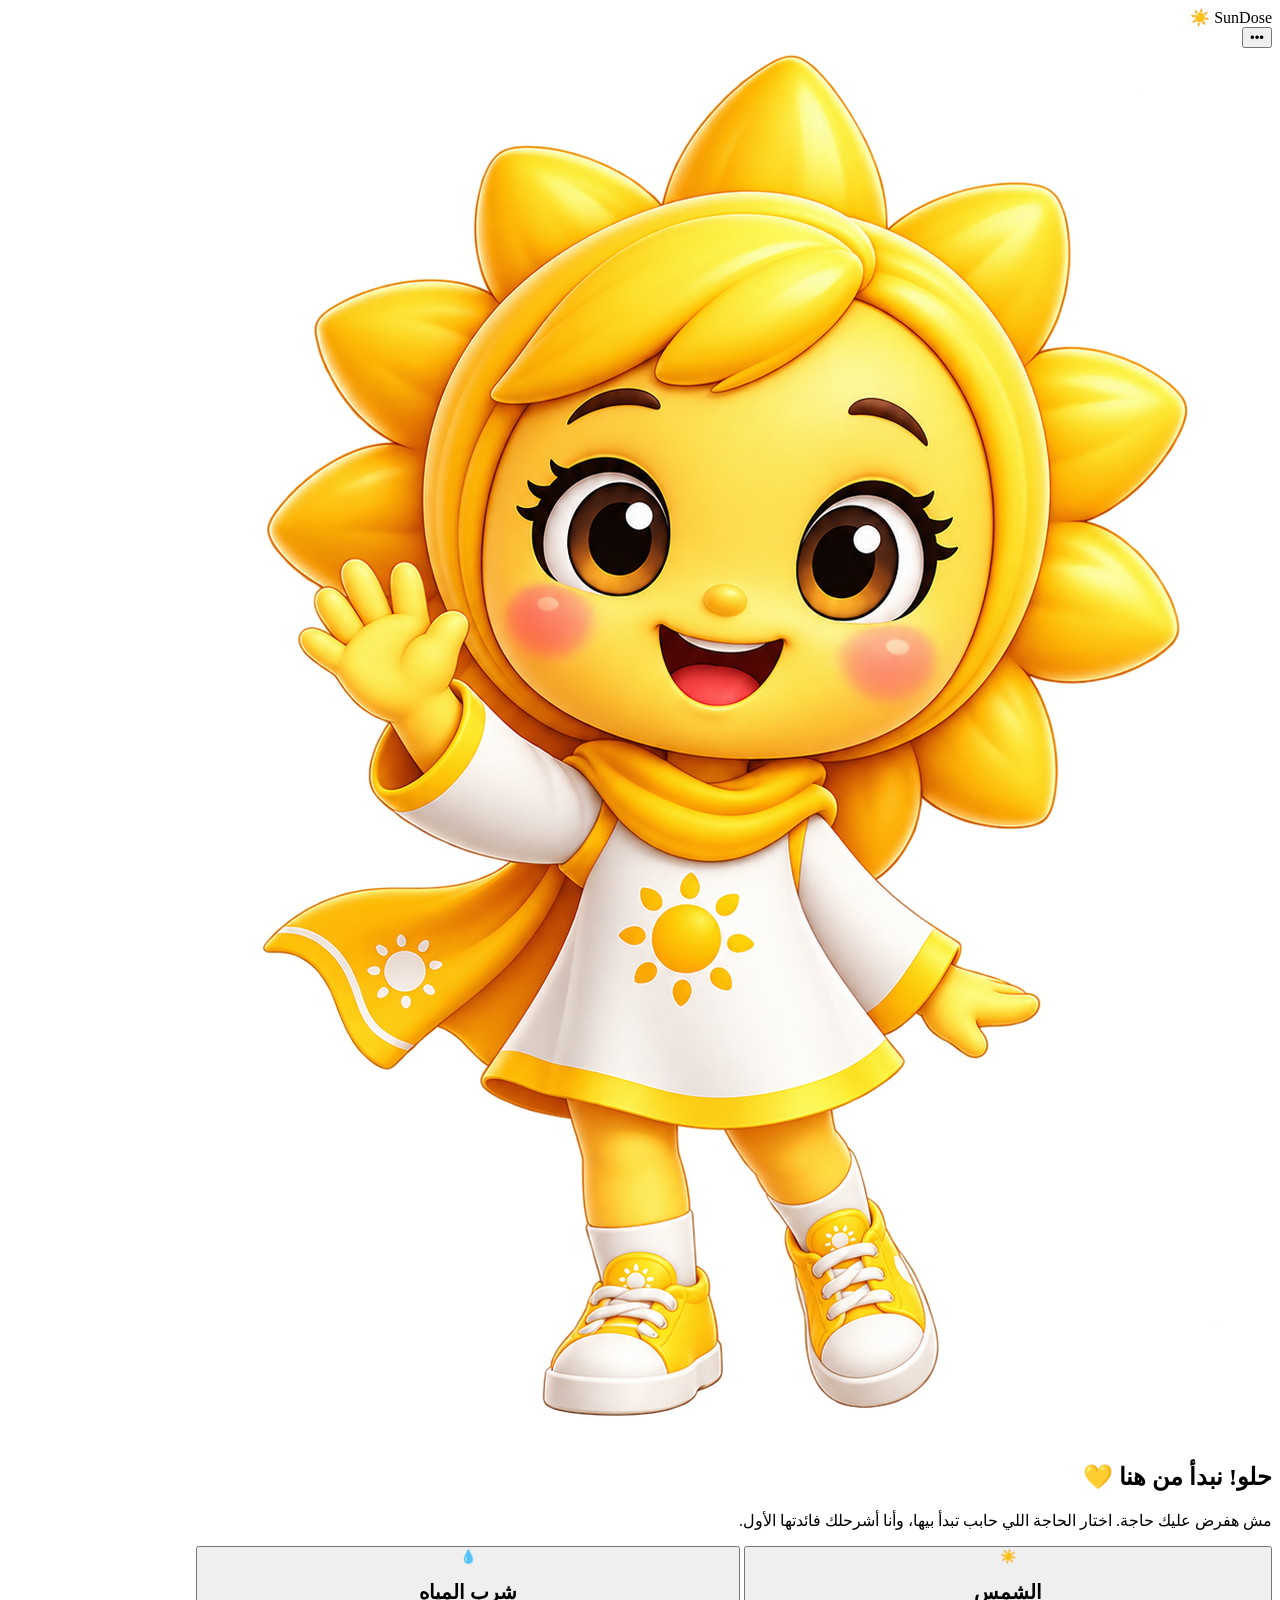
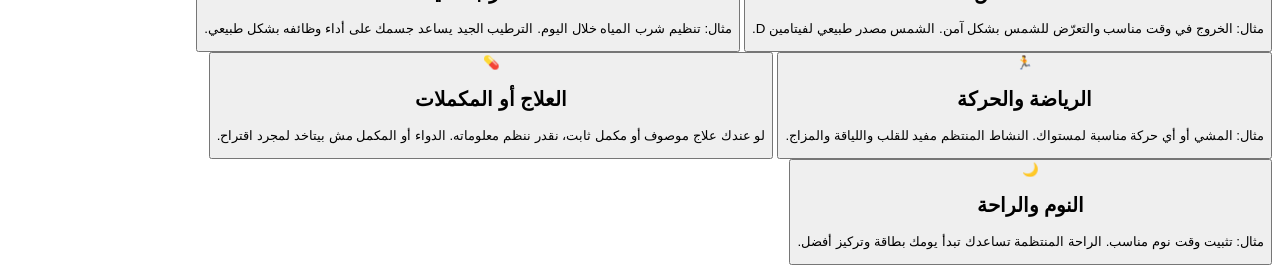
==== dose.html @ 16da5ac7 "Create dose.html" ====
<!DOCTYPE html>
<html lang="ar" dir="rtl">
<head>
    <meta charset="UTF-8">
    <meta name="viewport" content="width=device-width, initial-scale=1.0">

    <title>SunDose ☀️ — جرعتك اليومية</title>

    <link rel="stylesheet" href="dose.css">
</head>

<body>

    <main class="page">

        <header class="topbar">
            <div class="brand">SunDose ☀️</div>

            <button class="menu-btn" type="button">
                •••
            </button>
        </header>


        <section class="hero">

            <div class="sana-wrap">
                <img
                    src="assets/sana.png"
                    alt="سنا"
                    class="sana"
                >
            </div>

            <div class="speech">

                <h1 id="greeting">
                    حلو! نبدأ من هنا 💛
                </h1>

                <p>
                    مش هفرض عليك حاجة.
                    اختار الحاجة اللي حابب تبدأ بيها،
                    وأنا أشرحلك فائدتها الأول.
                </p>

            </div>

        </section>


        <section class="choices">

            <button
                class="choice-card"
                data-type="sun"
                type="button"
            >

                <div class="choice-head">
                    <span>☀️</span>
                    <h2>الشمس</h2>
                </div>

                <p>
                    مثال: الخروج في وقت مناسب والتعرّض للشمس
                    بشكل آمن. الشمس مصدر طبيعي لفيتامين D.
                </p>

            </button>


            <button
                class="choice-card"
                data-type="water"
                type="button"
            >

                <div class="choice-head">
                    <span>💧</span>
                    <h2>شرب المياه</h2>
                </div>

                <p>
                    مثال: تنظيم شرب المياه خلال اليوم.
                    الترطيب الجيد يساعد جسمك على أداء
                    وظائفه بشكل طبيعي.
                </p>

            </button>


            <button
                class="choice-card"
                data-type="activity"
                type="button"
            >

                <div class="choice-head">
                    <span>🏃</span>
                    <h2>الرياضة والحركة</h2>
                </div>

                <p>
                    مثال: المشي أو أي حركة مناسبة لمستواك.
                    النشاط المنتظم مفيد للقلب واللياقة والمزاج.
                </p>

            </button>


            <button
                class="choice-card"
                data-type="treatment"
                type="button"
            >

                <div class="choice-head">
                    <span>💊</span>
                    <h2>العلاج أو المكملات</h2>
                </div>

                <p>
                    لو عندك علاج موصوف أو مكمل ثابت،
                    نقدر ننظم معلوماته.
                    الدواء أو المكمل مش بيتاخد لمجرد اقتراح.
                </p>

            </button>


            <button
                class="choice-card"
                data-type="sleep"
                type="button"
            >

                <div class="choice-head">
                    <span>🌙</span>
                    <h2>النوم والراحة</h2>
                </div>

                <p>
                    مثال: تثبيت وقت نوم مناسب.
                    الراحة المنتظمة تساعدك تبدأ يومك
                    بطاقة وتركيز أفضل.
                </p>

            </button>

        </section>


        <section
            class="sana-panel"
            id="sanaPanel"
            hidden
        >

            <div
                class="panel-icon"
                id="panelIcon"
            >
                ☀️
            </div>


            <div class="panel-content">

                <div
                    class="panel-title"
                    id="panelTitle"
                ></div>

                <p id="panelText"></p>

                <div
                    class="tip"
                    id="panelTip"
                ></div>

            </div>


            <button
                class="start-dose"
                id="startDose"
                type="button"
            >
                نبدأ الجرعة 💛
            </button>

        </section>

    </main>


    <script src="dose.js"></script>

</body>
</html>
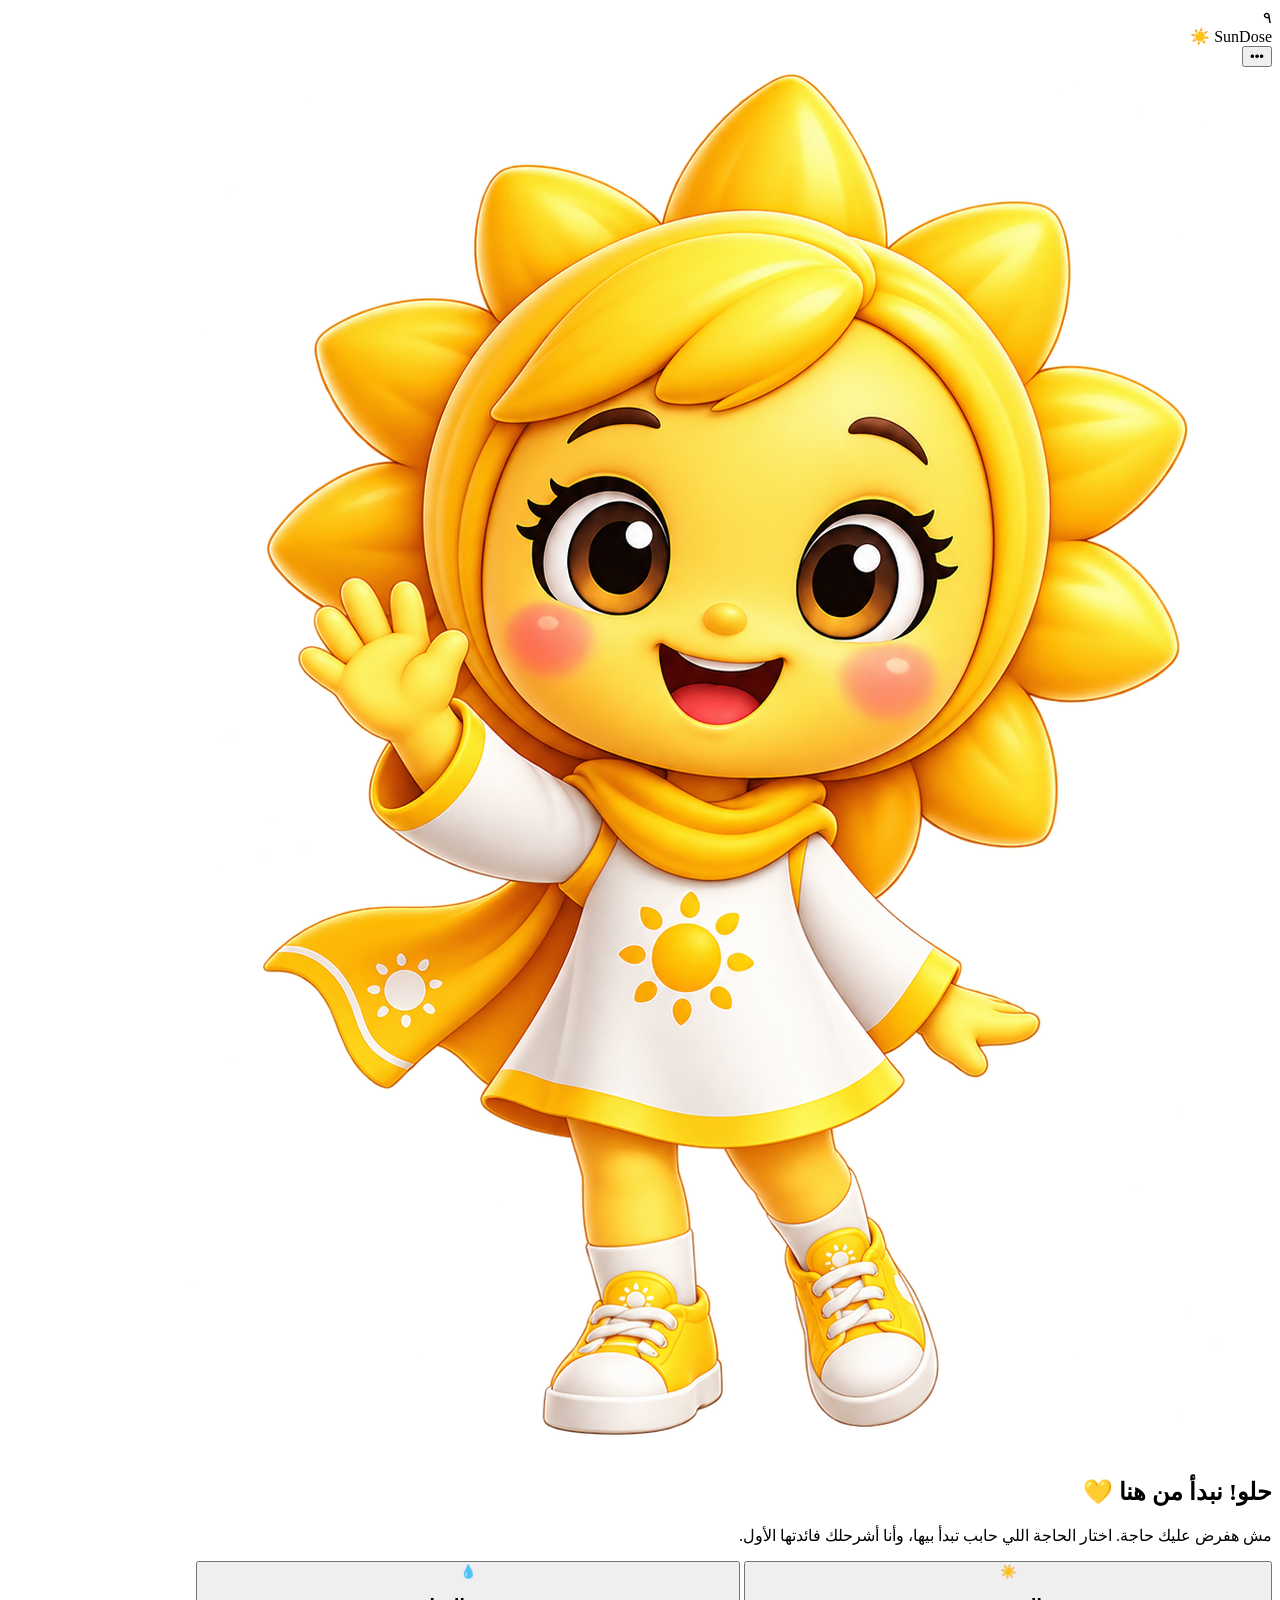
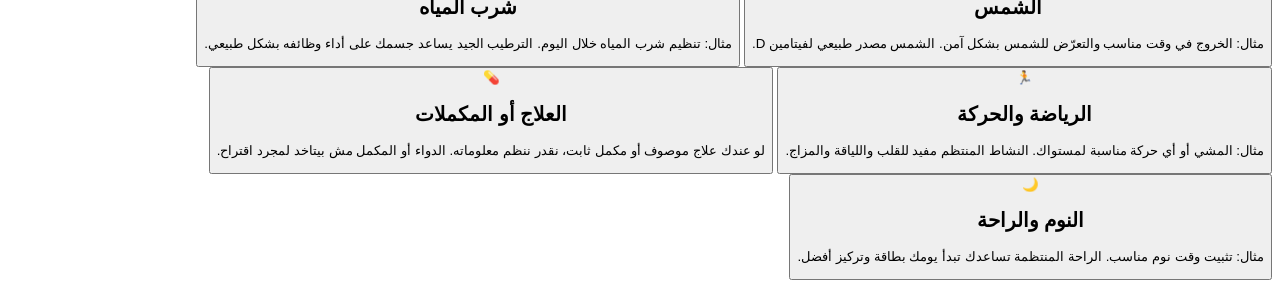
==== commit e681be28: "Update dose.html" ====
--- a/dose.html
+++ b/dose.html
@@ -1,4 +1,4 @@
-<!DOCTYPE html>
+٩<!DOCTYPE html>
 <html lang="ar" dir="rtl">
 <head>
     <meta charset="UTF-8">
@@ -195,7 +195,7 @@
     </main>
 
 
-    <script src="dose.js"></script>
+<script src="dose.js?v=2"></script>
 
 </body>
 </html>
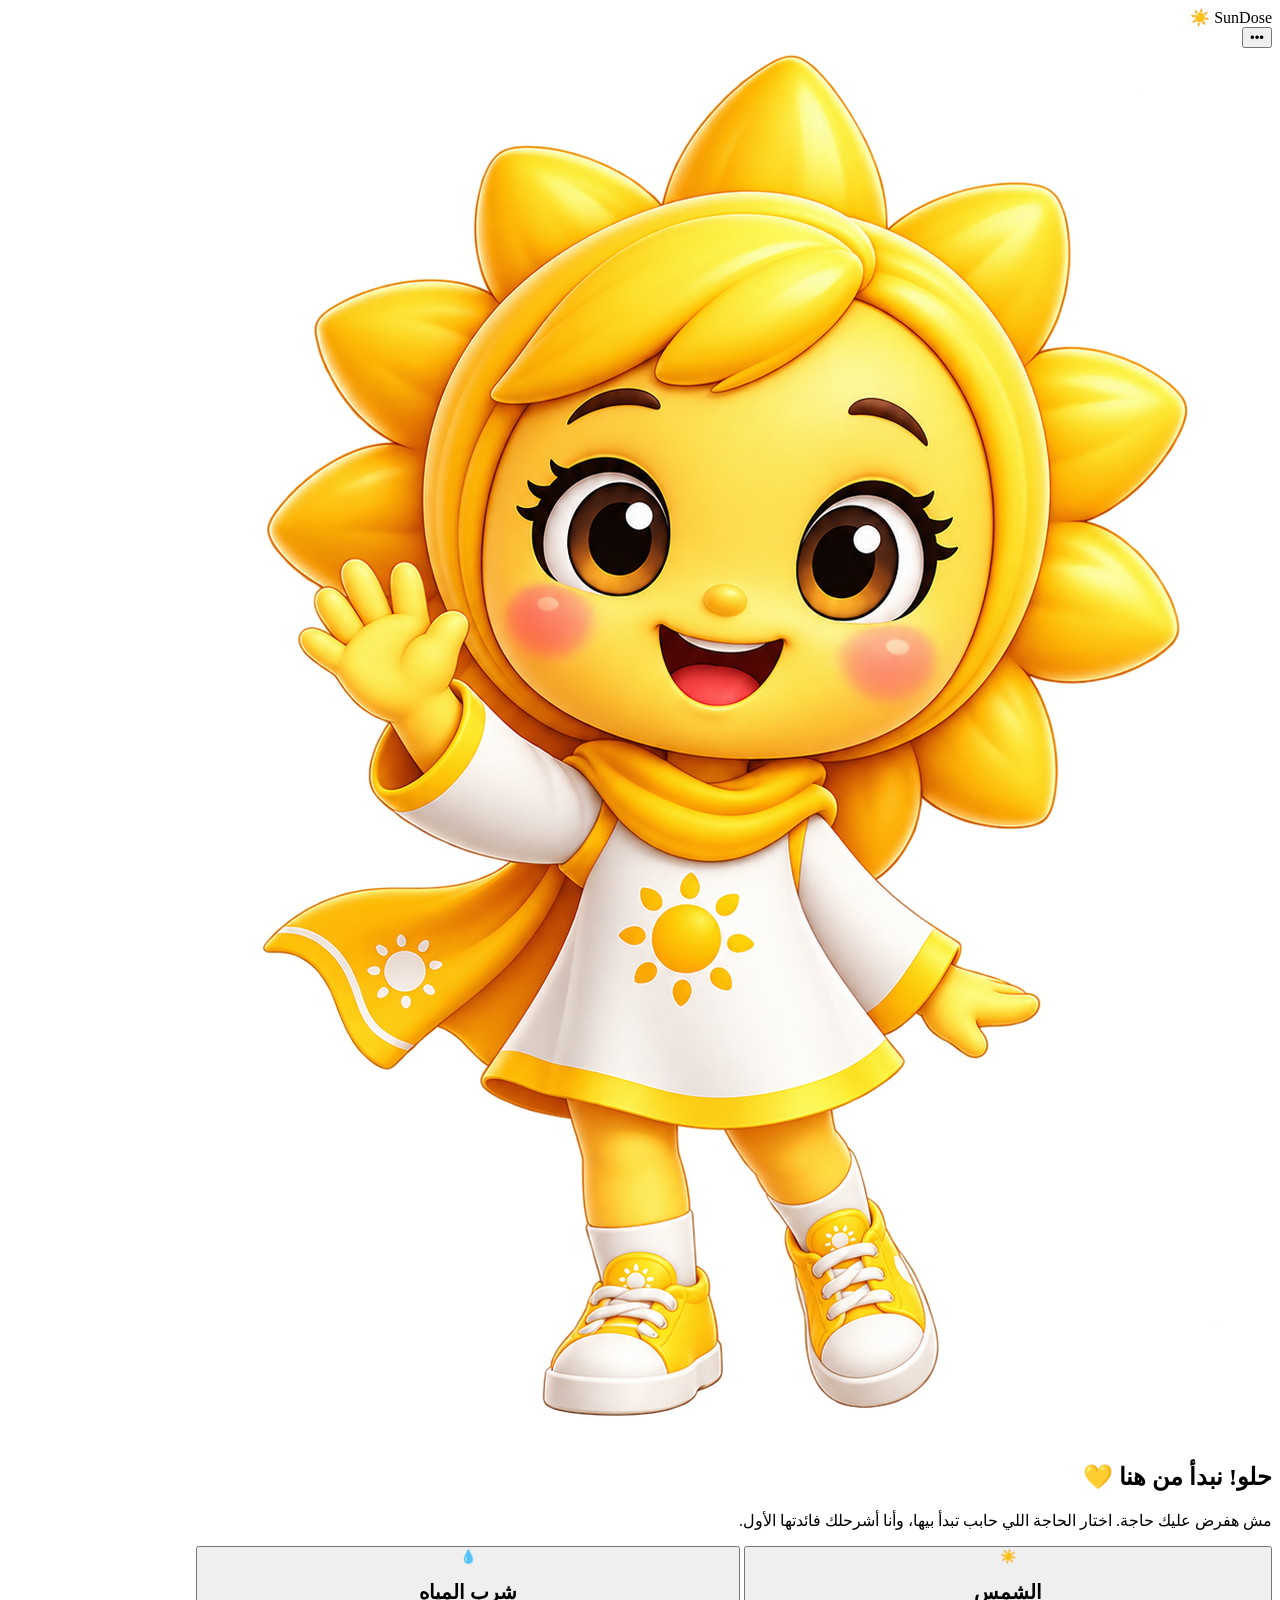
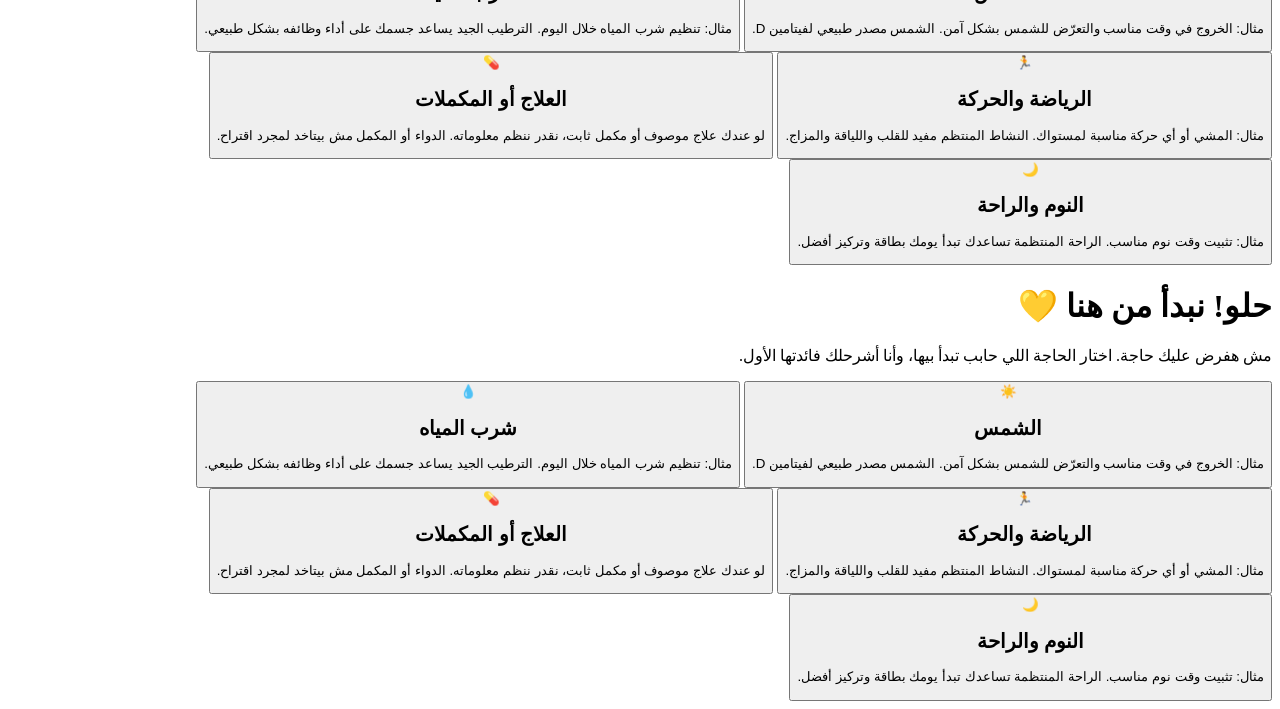
==== commit 4e21b5f7: "Update dose.html" ====
--- a/dose.html
+++ b/dose.html
@@ -1,4 +1,4 @@
-٩<!DOCTYPE html>
+<!DOCTYPE html>
 <html lang="ar" dir="rtl">
 <head>
     <meta charset="UTF-8">
@@ -11,30 +11,294 @@
 
 <body>
 
-    <main class="page">
-
-        <header class="topbar">
-            <div class="brand">SunDose ☀️</div>
-
-            <button class="menu-btn" type="button">
-                •••
-            </button>
-        </header>
-
-
-        <section class="hero">
-
-            <div class="sana-wrap">
-                <img
-                    src="assets/sana.png"
-                    alt="سنا"
-                    class="sana"
-                >
-            </div>
-
-            <div class="speech">
-
-                <h1 id="greeting">
+<main class="page">
+
+    <header class="topbar">
+        <div class="brand">SunDose ☀️</div>
+
+        <button class="menu-btn" type="button">•••</button>
+    </header>
+
+
+    <section class="hero">
+
+        <div class="sana-wrap">
+            <img
+                src="assets/sana.png"
+                alt="سنا"
+                class="sana"
+            >
+        </div>
+
+        <div class="speech">
+
+            <h1 id="greeting">
+                حلو! نبدأ من هنا 💛
+            </h1>
+
+            <p>
+                مش هفرض عليك حاجة.
+                اختار الحاجة اللي حابب تبدأ بيها،
+                وأنا أشرحلك فائدتها الأول.
+            </p>
+
+        </div>
+
+    </section>
+
+
+    <section class="choices">
+
+        <button class="choice-card" data-type="sun" type="button">
+            <div class="choice-head">
+                <span>☀️</span>
+                <h2>الشمس</h2>
+            </div>
+
+            <p>
+                مثال: الخروج في وقت مناسب والتعرّض للشمس
+                بشكل آمن. الشمس مصدر طبيعي لفيتامين D.
+            </p>
+        </button>
+
+
+        <button class="choice-card" data-type="water" type="button">
+            <div class="choice-head">
+                <span>💧</span>
+                <h2>شرب المياه</h2>
+            </div>
+
+            <p>
+                مثال: تنظيم شرب المياه خلال اليوم.
+                الترطيب الجيد يساعد جسمك على أداء
+                وظائفه بشكل طبيعي.
+            </p>
+        </button>
+
+
+        <button class="choice-card" data-type="activity" type="button">
+            <div class="choice-head">
+                <span>🏃</span>
+                <h2>الرياضة والحركة</h2>
+            </div>
+
+            <p>
+                مثال: المشي أو أي حركة مناسبة لمستواك.
+                النشاط المنتظم مفيد للقلب واللياقة والمزاج.
+            </p>
+        </button>
+
+
+        <button class="choice-card" data-type="treatment" type="button">
+            <div class="choice-head">
+                <span>💊</span>
+                <h2>العلاج أو المكملات</h2>
+            </div>
+
+            <p>
+                لو عندك علاج موصوف أو مكمل ثابت،
+                نقدر ننظم معلوماته.
+                الدواء أو المكمل مش بيتاخد لمجرد اقتراح.
+            </p>
+        </button>
+
+
+        <button class="choice-card" data-type="sleep" type="button">
+            <div class="choice-head">
+                <span>🌙</span>
+                <h2>النوم والراحة</h2>
+            </div>
+
+            <p>
+                مثال: تثبيت وقت نوم مناسب.
+                الراحة المنتظمة تساعدك تبدأ يومك
+                بطاقة وتركيز أفضل.
+            </p>
+        </button>
+
+    </section>
+
+
+    <section class="sana-panel" id="sanaPanel" hidden>
+
+        <div class="panel-icon" id="panelIcon">☀️</div>
+
+        <div class="panel-content">
+
+            <div class="panel-title" id="panelTitle"></div>
+
+            <p id="panelText"></p>
+
+            <div class="tip" id="panelTip"></div>
+
+        </div>
+
+        <button
+            class="start-dose"
+            id="startDose"
+            type="button"
+        >
+            نكمل مع بعض 💛
+        </button>
+
+    </section>
+
+</main>
+
+
+<script>
+
+document.addEventListener("DOMContentLoaded", function () {
+
+    const cards = document.querySelectorAll(".choice-card");
+
+    const panel = document.getElementById("sanaPanel");
+    const icon = document.getElementById("panelIcon");
+    const title = document.getElementById("panelTitle");
+    const text = document.getElementById("panelText");
+    const tip = document.getElementById("panelTip");
+    const button = document.getElementById("startDose");
+
+    let selected = null;
+
+
+    const replies = {
+
+        sun: {
+            icon: "☀️",
+            title: "اختيار جميل 🌞",
+            text: "حلو إنك اخترت الشمس. خلينا نخليها عادة بسيطة وآمنة تناسب يومك.",
+            tip: "💛 مش كل حاجة مفيدة لما نزودها... المهم نعرف القدر المناسب."
+        },
+
+        water: {
+            icon: "💧",
+            title: "اختيار ممتاز 💧",
+            text: "المياه بداية بسيطة ومهمة. هننظمها مع بعض بطريقة تناسب يومك.",
+            tip: "💙 عادة صغيرة تتكرر كل يوم أقوى من حماس يوم واحد."
+        },
+
+        activity: {
+            icon: "🏃",
+            title: "جامد! نتحرك شوية 🏃",
+            text: "مش محتاج تبدأ بحاجة صعبة. هنختار حركة تقدر تستمر عليها.",
+            tip: "💚 خطوة صغيرة كل يوم أحسن من خطوة كبيرة مرة واحدة."
+        },
+
+        treatment: {
+            icon: "💊",
+            title: "اختيار مهم ❤️",
+            text: "لو عندك علاج موصوف أو مكمل، نقدر ننظم معلوماته ومواعيده.",
+            tip: "❤️ صحتك مش مكان للتجربة. العلاج يكون بتوجيه المختص."
+        },
+
+        sleep: {
+            icon: "🌙",
+            title: "اختيار هادي وجميل 🌙",
+            text: "النوم والراحة جزء مهم من يومك، ونقدر نبدأ بخطوة بسيطة.",
+            tip: "💜 الراحة مش تعطيل... الراحة جزء من الاستمرار."
+        }
+
+    };
+
+
+    cards.forEach(function (card) {
+
+        card.addEventListener("click", function () {
+
+            selected = card.dataset.type;
+
+            const reply = replies[selected];
+
+            if (!reply) return;
+
+            icon.textContent = reply.icon;
+            title.textContent = reply.title;
+            text.textContent = reply.text;
+            tip.textContent = reply.tip;
+
+            button.textContent = "نكمل مع بعض 💛";
+            button.hidden = false;
+
+            panel.hidden = false;
+
+            panel.scrollIntoView({
+                behavior: "smooth",
+                block: "center"
+            });
+
+        });
+
+    });
+
+
+    button.addEventListener("click", function () {
+
+        if (!selected) return;
+
+
+        const next = {
+
+            sun: {
+                icon: "☀️",
+                title: "جرعة الشمس بدأت",
+                text: "تمام يا صديقي 🌞 دلوقتي هنحدد مع بعض الطريقة والوقت المناسبين ليومك.",
+                tip: "اختار وقت تقدر تلتزم بيه، مش وقت مثالي صعب تحافظ عليه."
+            },
+
+            water: {
+                icon: "💧",
+                title: "جرعة المياه بدأت",
+                text: "يلا نبدأ بأول كوب 💧 وبعدها ننظم شرب المياه على مدار يومك.",
+                tip: "مش لازم تشرب كل حاجة مرة واحدة."
+            },
+
+            activity: {
+                icon: "🏃",
+                title: "جرعة الحركة بدأت",
+                text: "اختار حركة بسيطة تقدر تعملها النهارده ونبني عليها.",
+                tip: "الاستمرار أهم من الشدة."
+            },
+
+            treatment: {
+                icon: "💊",
+                title: "جرعة العلاج",
+                text: "هنا هننظم العلاج أو المكمل الموجود عندك، من غير ما نخترع علاج أو جرعة.",
+                tip: "أي دواء أو مكمل لازم يكون مناسب لك ووفق تعليمات المختص."
+            },
+
+            sleep: {
+                icon: "🌙",
+                title: "جرعة النوم بدأت",
+                text: "هنبدأ بتنظيم خطوة واحدة في نومك بدل ما نغير كل حاجة مرة واحدة.",
+                tip: "خطوة صغيرة ثابتة أفضل من تغيير كبير لا يستمر."
+            }
+
+        };
+
+
+        const dose = next[selected];
+
+        icon.textContent = dose.icon;
+        title.textContent = dose.title;
+        text.textContent = dose.text;
+        tip.textContent = dose.tip;
+
+        button.textContent = "تمام يا سنا 💛";
+
+        panel.scrollIntoView({
+            behavior: "smooth",
+            block: "center"
+        });
+
+    });
+
+});
+
+</script>
+
+</body>
+</html>                <h1 id="greeting">
                     حلو! نبدأ من هنا 💛
                 </h1>
 
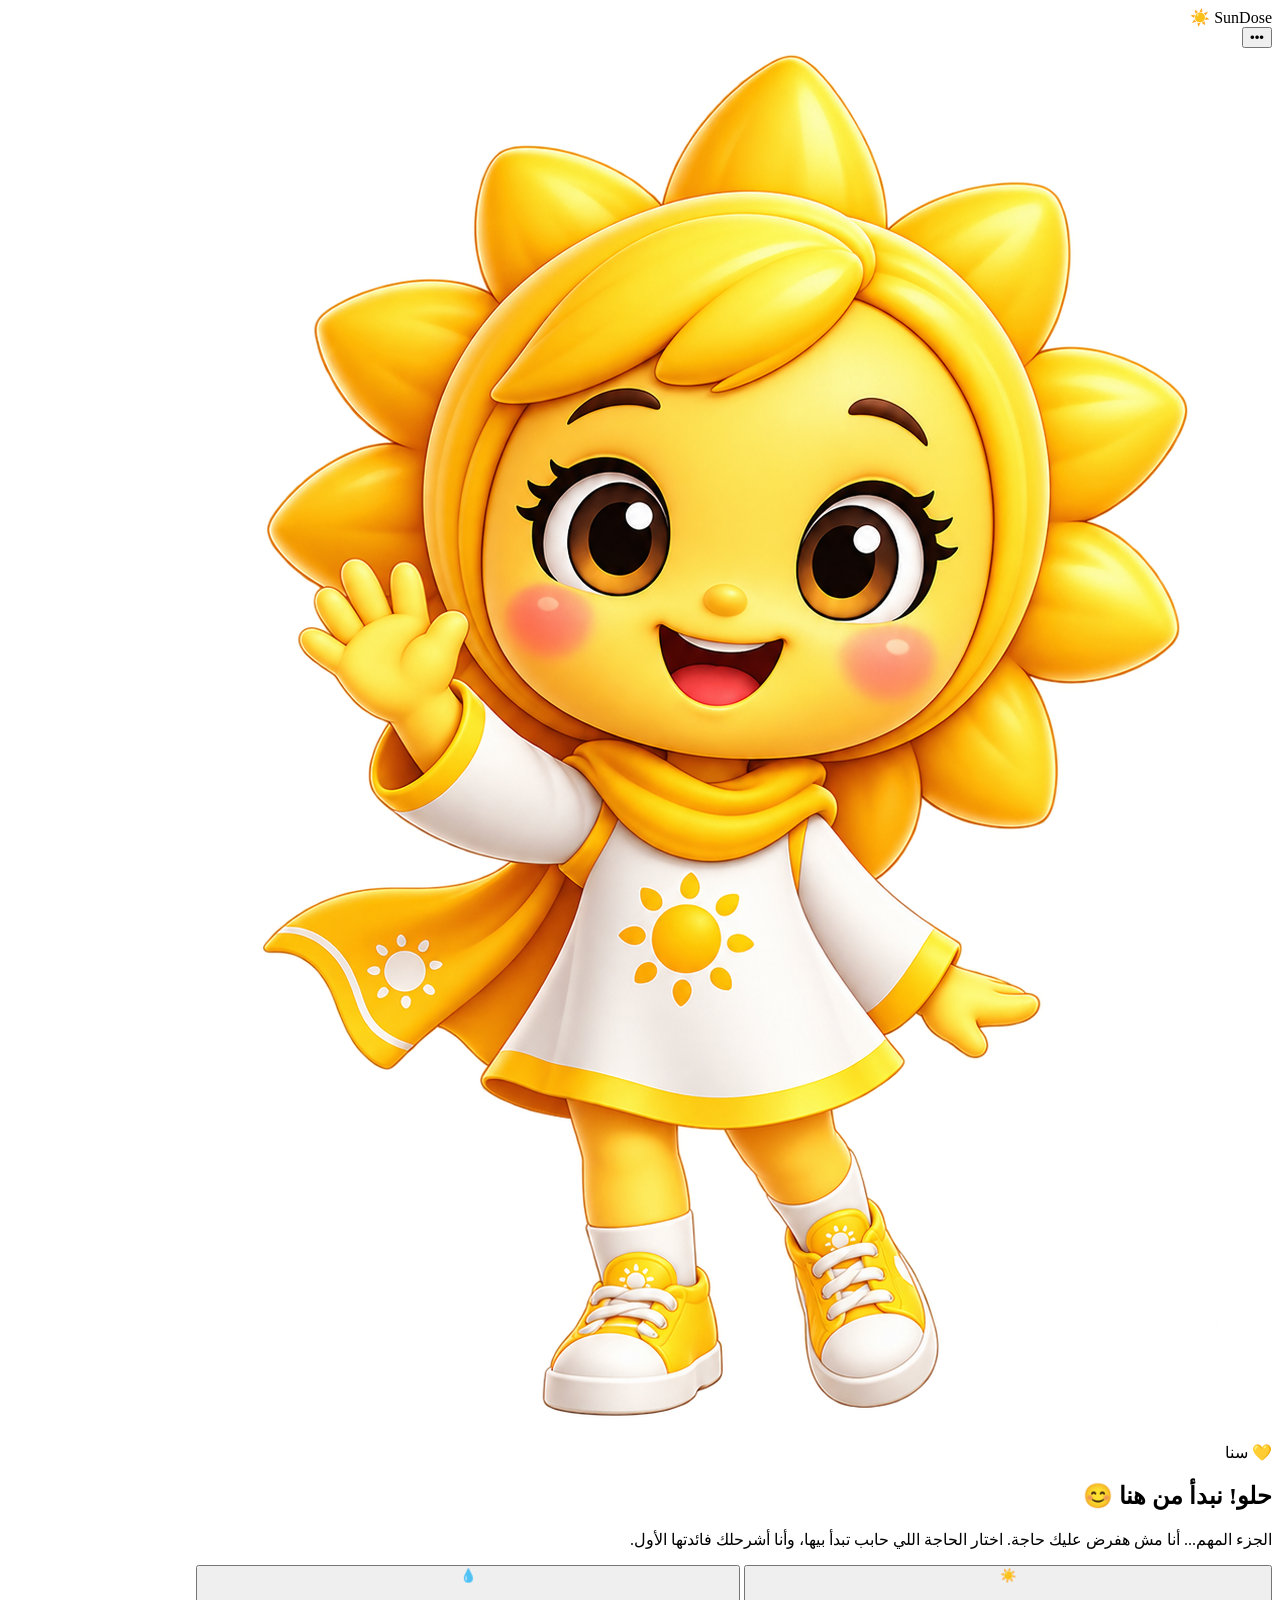
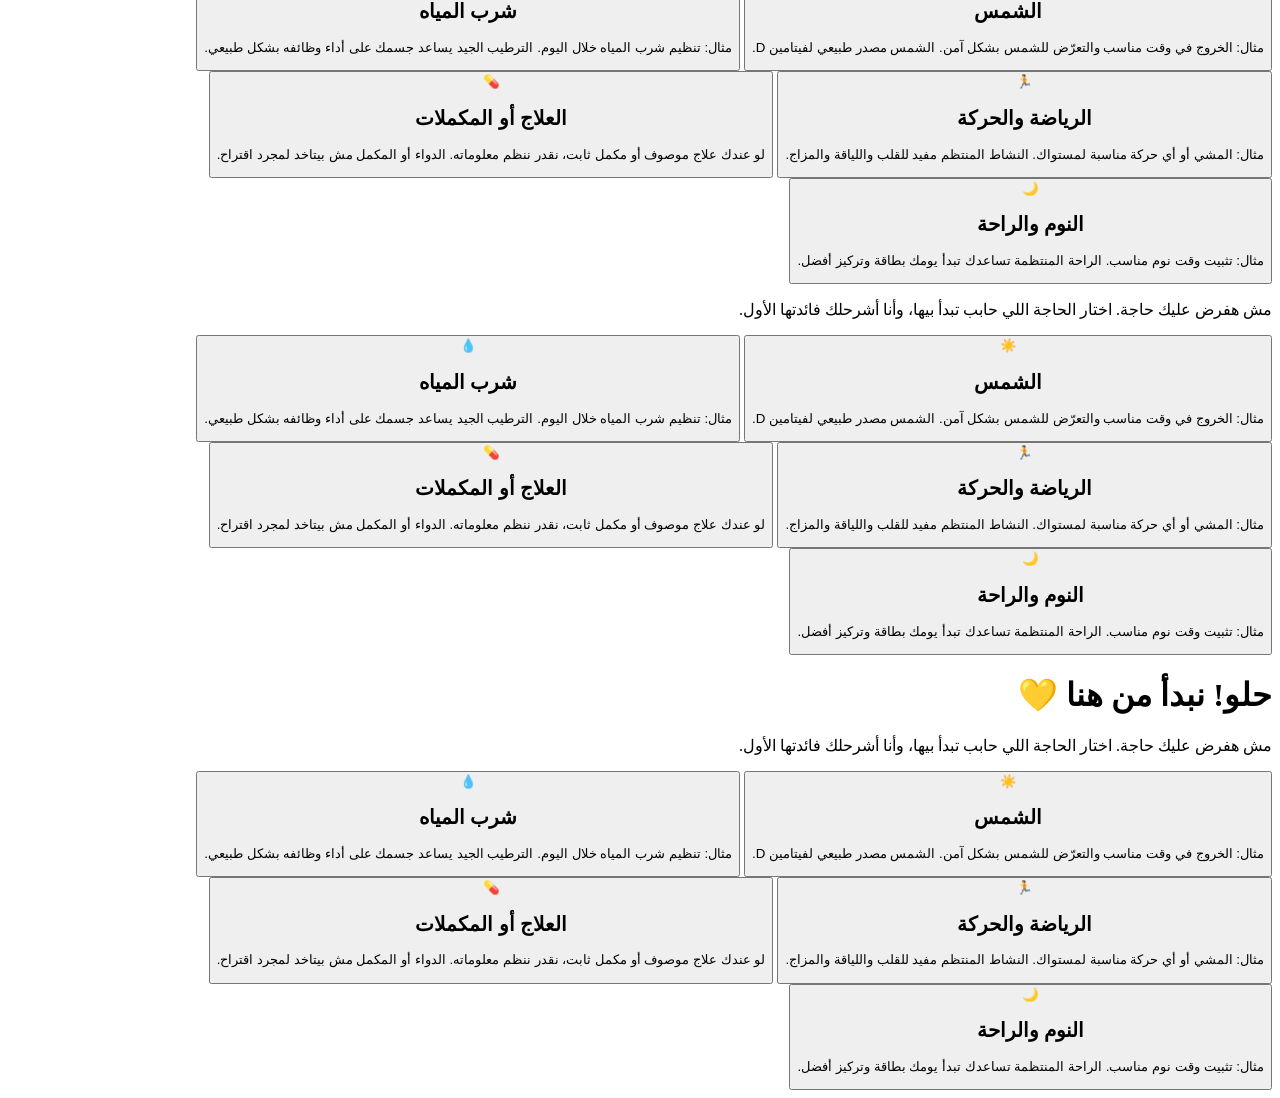
==== commit 3c3d9bde: "Update dose.html" ====
--- a/dose.html
+++ b/dose.html
@@ -11,30 +11,508 @@
 
 <body>
 
-<main class="page">
-
-    <header class="topbar">
-        <div class="brand">SunDose ☀️</div>
-
-        <button class="menu-btn" type="button">•••</button>
-    </header>
-
-
-    <section class="hero">
-
-        <div class="sana-wrap">
-            <img
-                src="assets/sana.png"
-                alt="سنا"
-                class="sana"
-            >
-        </div>
-
-        <div class="speech">
-
-            <h1 id="greeting">
-                حلو! نبدأ من هنا 💛
-            </h1>
+    <main class="page">
+
+        <!-- =========================
+             TOP BAR
+        ========================== -->
+        <header class="topbar">
+
+            <div class="brand">
+                SunDose ☀️
+            </div>
+
+            <button class="menu-btn" type="button">
+                •••
+            </button>
+
+        </header>
+
+
+        <!-- =========================
+             SANA INTRO
+        ========================== -->
+        <section class="hero">
+
+            <div class="sana-wrap">
+
+                <img
+                    src="assets/sana.png"
+                    alt="سنا"
+                    class="sana"
+                >
+
+            </div>
+
+
+            <div class="speech">
+
+                <div class="sana-name">
+                    💛 سنا
+                </div>
+
+                <h1 id="greeting">
+                    حلو! نبدأ من هنا 😊
+                </h1>
+
+                <p>
+                    الجزء المهم... أنا مش هفرض عليك حاجة.
+                    اختار الحاجة اللي حابب تبدأ بيها،
+                    وأنا أشرحلك فائدتها الأول.
+                </p>
+
+            </div>
+
+        </section>
+
+
+        <!-- =========================
+             CHOICES
+        ========================== -->
+        <section class="choices">
+
+
+            <!-- الشمس -->
+            <button
+                class="choice-card"
+                data-type="sun"
+                type="button"
+            >
+
+                <div class="choice-head">
+
+                    <span>☀️</span>
+
+                    <h2>
+                        الشمس
+                    </h2>
+
+                </div>
+
+                <p>
+                    مثال: الخروج في وقت مناسب والتعرّض للشمس
+                    بشكل آمن. الشمس مصدر طبيعي لفيتامين D.
+                </p>
+
+            </button>
+
+
+            <!-- المياه -->
+            <button
+                class="choice-card"
+                data-type="water"
+                type="button"
+            >
+
+                <div class="choice-head">
+
+                    <span>💧</span>
+
+                    <h2>
+                        شرب المياه
+                    </h2>
+
+                </div>
+
+                <p>
+                    مثال: تنظيم شرب المياه خلال اليوم.
+                    الترطيب الجيد يساعد جسمك على أداء
+                    وظائفه بشكل طبيعي.
+                </p>
+
+            </button>
+
+
+            <!-- الرياضة -->
+            <button
+                class="choice-card"
+                data-type="activity"
+                type="button"
+            >
+
+                <div class="choice-head">
+
+                    <span>🏃</span>
+
+                    <h2>
+                        الرياضة والحركة
+                    </h2>
+
+                </div>
+
+                <p>
+                    مثال: المشي أو أي حركة مناسبة لمستواك.
+                    النشاط المنتظم مفيد للقلب واللياقة والمزاج.
+                </p>
+
+            </button>
+
+
+            <!-- العلاج -->
+            <button
+                class="choice-card"
+                data-type="treatment"
+                type="button"
+            >
+
+                <div class="choice-head">
+
+                    <span>💊</span>
+
+                    <h2>
+                        العلاج أو المكملات
+                    </h2>
+
+                </div>
+
+                <p>
+                    لو عندك علاج موصوف أو مكمل ثابت،
+                    نقدر ننظم معلوماته.
+                    الدواء أو المكمل مش بيتاخد لمجرد اقتراح.
+                </p>
+
+            </button>
+
+
+            <!-- النوم -->
+            <button
+                class="choice-card"
+                data-type="sleep"
+                type="button"
+            >
+
+                <div class="choice-head">
+
+                    <span>🌙</span>
+
+                    <h2>
+                        النوم والراحة
+                    </h2>
+
+                </div>
+
+                <p>
+                    مثال: تثبيت وقت نوم مناسب.
+                    الراحة المنتظمة تساعدك تبدأ يومك
+                    بطاقة وتركيز أفضل.
+                </p>
+
+            </button>
+
+
+        </section>
+
+
+        <!-- =========================
+             SANA RESPONSE PANEL
+        ========================== -->
+        <section
+            class="sana-panel"
+            id="sanaPanel"
+            hidden
+        >
+
+            <div
+                class="panel-icon"
+                id="panelIcon"
+            >
+                ☀️
+            </div>
+
+
+            <div class="panel-content">
+
+                <div
+                    class="panel-title"
+                    id="panelTitle"
+                ></div>
+
+
+                <p
+                    id="panelText"
+                ></p>
+
+
+                <div
+                    class="tip"
+                    id="panelTip"
+                ></div>
+
+            </div>
+
+
+            <button
+                class="start-dose"
+                id="startDose"
+                type="button"
+            >
+                نبدأ الجرعة 💛
+            </button>
+
+        </section>
+
+
+    </main>
+
+
+    <!-- =========================
+         JAVASCRIPT
+         ========================== -->
+
+    <script>
+
+        document.addEventListener("DOMContentLoaded", function () {
+
+            const cards =
+                document.querySelectorAll(".choice-card");
+
+            const panel =
+                document.getElementById("sanaPanel");
+
+            const panelIcon =
+                document.getElementById("panelIcon");
+
+            const panelTitle =
+                document.getElementById("panelTitle");
+
+            const panelText =
+                document.getElementById("panelText");
+
+            const panelTip =
+                document.getElementById("panelTip");
+
+            const startDose =
+                document.getElementById("startDose");
+
+
+            /*
+             * ردود سنا
+             */
+
+            const replies = {
+
+                sun: {
+
+                    icon: "☀️",
+
+                    title:
+                        "اختيار ممتاز يا وليد 💛",
+
+                    text:
+                        "حلو إنك اخترت الشمس 😊 خلينا نبدأ بهدوء ونشوف إزاي نخليها جزء مفيد وآمن من يومك، وبطريقة تناسبك أنت.",
+
+                    tip:
+                        "☀️ الحكمة: جسمك محتاج الشمس، لكن الأهم إننا نعرف إمتى وقد إيه."
+                },
+
+
+                water: {
+
+                    icon: "💧",
+
+                    title:
+                        "اختيار ممتاز 💙",
+
+                    text:
+                        "حلو! المياه بداية بسيطة جدًا، لكن تأثيرها مهم. خلينا نخلي شربك للمياه عادة سهلة ومستمرة خلال يومك.",
+
+                    tip:
+                        "💧 الحكمة: الحاجة الصغيرة لما تتكرر كل يوم بتعمل فرق كبير."
+                },
+
+
+                activity: {
+
+                    icon: "🏃",
+
+                    title:
+                        "اختيار ممتاز 💚",
+
+                    text:
+                        "حلو إنك اخترت الحركة. ومش لازم تبدأ بتمرين صعب، هنبدأ بحاجة تناسب مستواك وتقدر تكمل عليها.",
+
+                    tip:
+                        "🏃 الحكمة: مش لازم تبدأ بأقوى خطوة، المهم تبدأ بخطوة تقدر تكملها."
+                },
+
+
+                treatment: {
+
+                    icon: "💊",
+
+                    title:
+                        "تمام، خلينا نهتم بده ❤️",
+
+                    text:
+                        "لو عندك علاج أو مكمل، الأول نفهمه كويس وننظم معلوماته. ومش هنضيف أي دواء أو مكمل من نفسنا.",
+
+                    tip:
+                        "💊 الحكمة: صحتك تستاهل إنك تعرف إيه اللي بتاخده وليه."
+                },
+
+
+                sleep: {
+
+                    icon: "🌙",
+
+                    title:
+                        "اختيار جميل 💜",
+
+                    text:
+                        "النوم مش مجرد راحة، ده جزء مهم من يومك. هنحاول نخليه عادة أهدى وأسهل وتناسب روتينك.",
+
+                    tip:
+                        "🌙 الحكمة: الراحة مش تعطيل ليومك، الراحة هي اللي بتخليك تكمل."
+                }
+
+            };
+
+
+            /*
+             * عند الضغط على أي اختيار
+             */
+
+            cards.forEach(function (card) {
+
+                card.addEventListener("click", function () {
+
+                    const type =
+                        card.getAttribute("data-type");
+
+                    const reply =
+                        replies[type];
+
+                    if (!reply) {
+                        return;
+                    }
+
+
+                    /*
+                     * إظهار رد سنا
+                     */
+
+                    panel.hidden = false;
+
+
+                    panelIcon.textContent =
+                        reply.icon;
+
+
+                    panelTitle.textContent =
+                        reply.title;
+
+
+                    panelText.textContent =
+                        reply.text;
+
+
+                    panelTip.textContent =
+                        reply.tip;
+
+
+                    /*
+                     * تحديد الاختيار
+                     */
+
+                    cards.forEach(function (item) {
+
+                        item.classList.remove("selected");
+
+                    });
+
+
+                    card.classList.add("selected");
+
+
+                    /*
+                     * تخزين نوع الجرعة
+                     */
+
+                    startDose.dataset.type =
+                        type;
+
+
+                    /*
+                     * ننزل عند رد سنا
+                     */
+
+                    setTimeout(function () {
+
+                        panel.scrollIntoView({
+
+                            behavior: "smooth",
+
+                            block: "center"
+
+                        });
+
+                    }, 100);
+
+                });
+
+            });
+
+
+            /*
+             * زر بدء الجرعة
+             */
+
+            startDose.addEventListener("click", function () {
+
+                const type =
+                    startDose.dataset.type;
+
+
+                if (!type) {
+                    return;
+                }
+
+
+                const nextPages = {
+
+                    sun: "sun-dose.html",
+
+                    water: "water-dose.html",
+
+                    activity: "activity-dose.html",
+
+                    treatment: "treatment-dose.html",
+
+                    sleep: "sleep-dose.html"
+
+                };
+
+
+                const nextPage =
+                    nextPages[type];
+
+
+                if (!nextPage) {
+                    return;
+                }
+
+
+                startDose.disabled = true;
+
+                startDose.textContent =
+                    "ثواني يا صديقي ☀️";
+
+
+                setTimeout(function () {
+
+                    window.location.href =
+                        nextPage;
+
+                }, 450);
+
+            });
+
+        });
+
+    </script>
+
+</body>
+</html>            </h1>
 
             <p>
                 مش هفرض عليك حاجة.
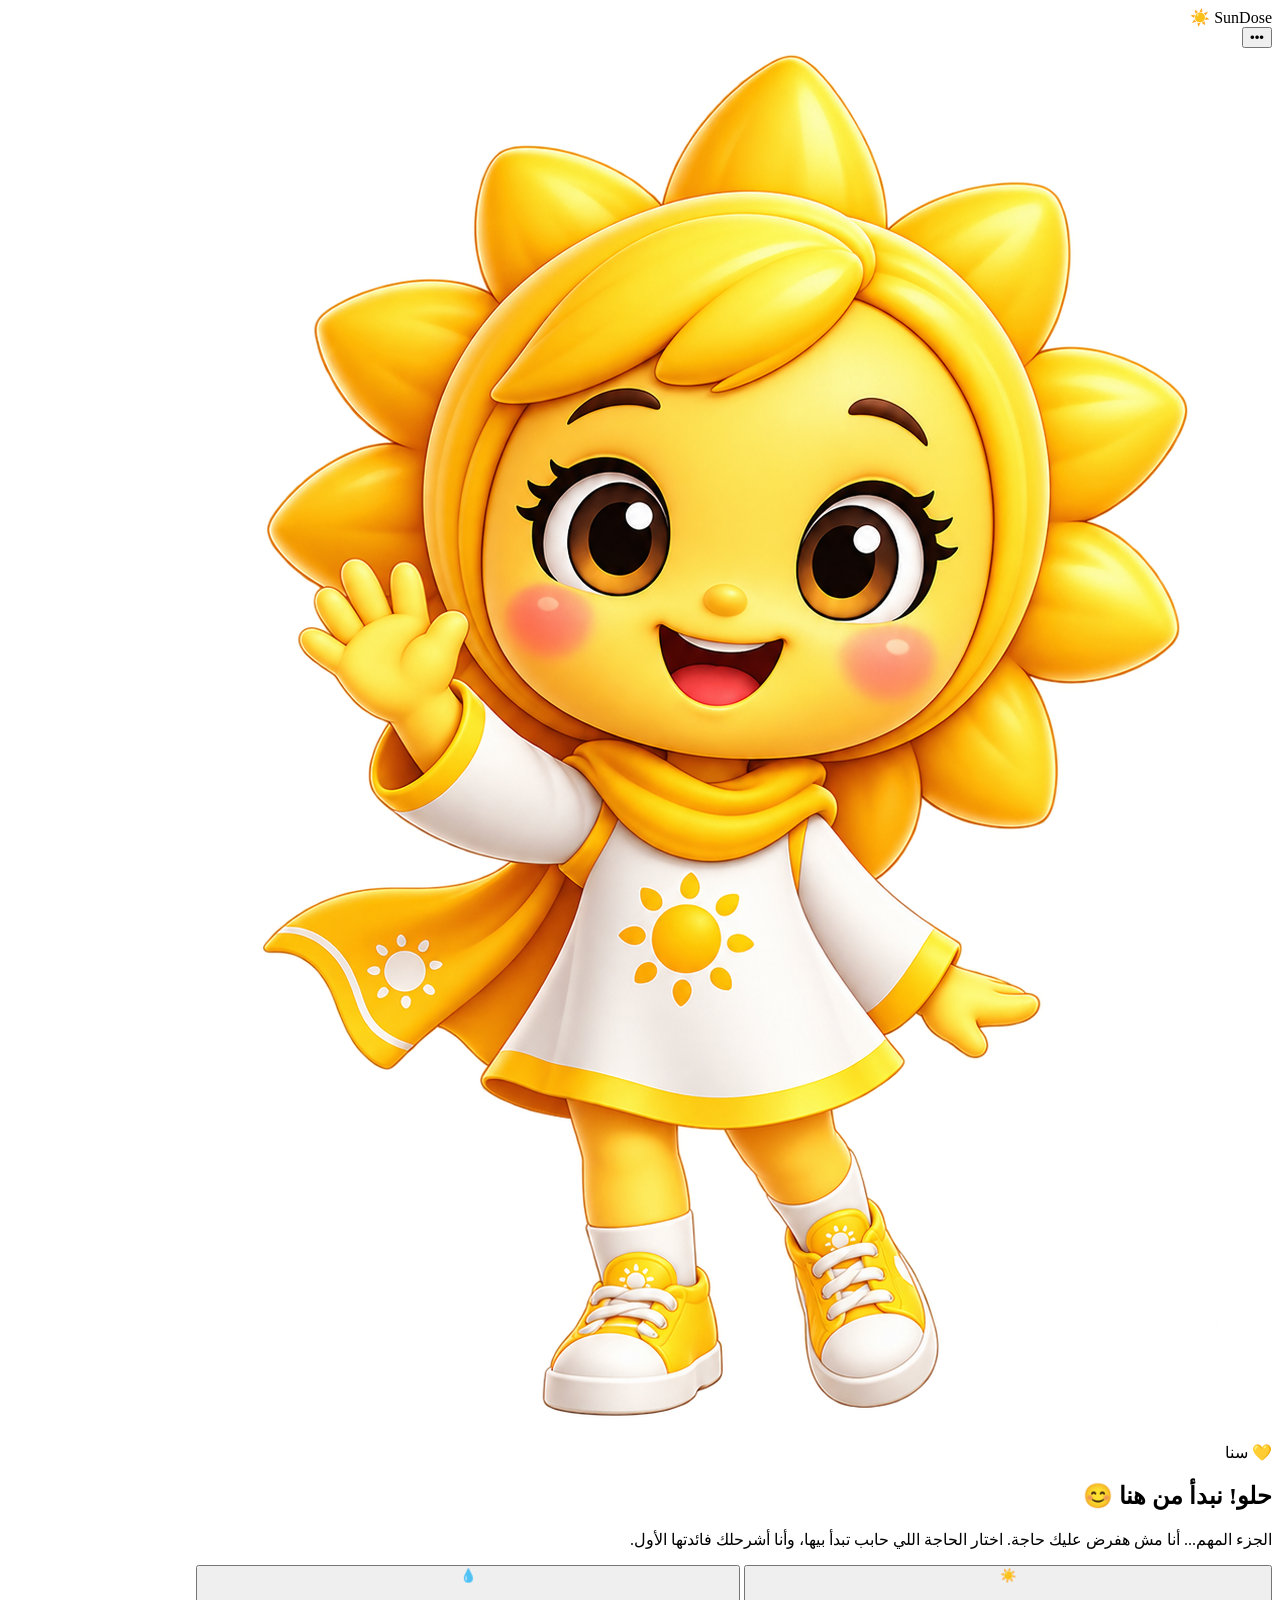
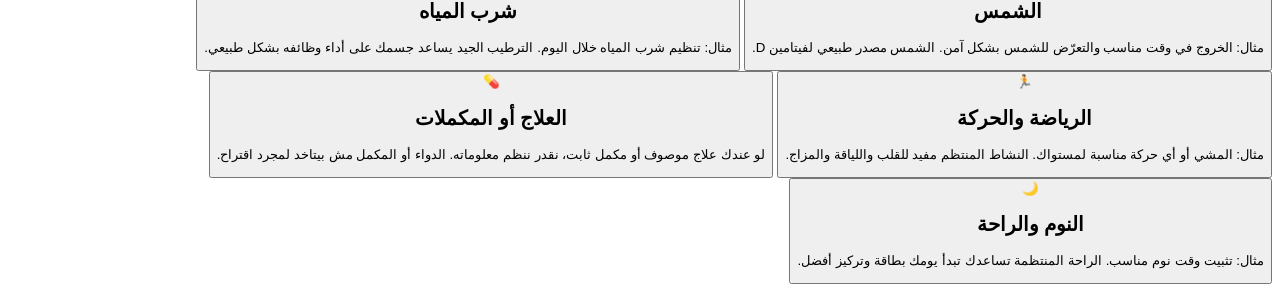
==== commit 8d27c46f: "Update dose.html" ====
--- a/dose.html
+++ b/dose.html
@@ -512,432 +512,4 @@
     </script>
 
 </body>
-</html>            </h1>
-
-            <p>
-                مش هفرض عليك حاجة.
-                اختار الحاجة اللي حابب تبدأ بيها،
-                وأنا أشرحلك فائدتها الأول.
-            </p>
-
-        </div>
-
-    </section>
-
-
-    <section class="choices">
-
-        <button class="choice-card" data-type="sun" type="button">
-            <div class="choice-head">
-                <span>☀️</span>
-                <h2>الشمس</h2>
-            </div>
-
-            <p>
-                مثال: الخروج في وقت مناسب والتعرّض للشمس
-                بشكل آمن. الشمس مصدر طبيعي لفيتامين D.
-            </p>
-        </button>
-
-
-        <button class="choice-card" data-type="water" type="button">
-            <div class="choice-head">
-                <span>💧</span>
-                <h2>شرب المياه</h2>
-            </div>
-
-            <p>
-                مثال: تنظيم شرب المياه خلال اليوم.
-                الترطيب الجيد يساعد جسمك على أداء
-                وظائفه بشكل طبيعي.
-            </p>
-        </button>
-
-
-        <button class="choice-card" data-type="activity" type="button">
-            <div class="choice-head">
-                <span>🏃</span>
-                <h2>الرياضة والحركة</h2>
-            </div>
-
-            <p>
-                مثال: المشي أو أي حركة مناسبة لمستواك.
-                النشاط المنتظم مفيد للقلب واللياقة والمزاج.
-            </p>
-        </button>
-
-
-        <button class="choice-card" data-type="treatment" type="button">
-            <div class="choice-head">
-                <span>💊</span>
-                <h2>العلاج أو المكملات</h2>
-            </div>
-
-            <p>
-                لو عندك علاج موصوف أو مكمل ثابت،
-                نقدر ننظم معلوماته.
-                الدواء أو المكمل مش بيتاخد لمجرد اقتراح.
-            </p>
-        </button>
-
-
-        <button class="choice-card" data-type="sleep" type="button">
-            <div class="choice-head">
-                <span>🌙</span>
-                <h2>النوم والراحة</h2>
-            </div>
-
-            <p>
-                مثال: تثبيت وقت نوم مناسب.
-                الراحة المنتظمة تساعدك تبدأ يومك
-                بطاقة وتركيز أفضل.
-            </p>
-        </button>
-
-    </section>
-
-
-    <section class="sana-panel" id="sanaPanel" hidden>
-
-        <div class="panel-icon" id="panelIcon">☀️</div>
-
-        <div class="panel-content">
-
-            <div class="panel-title" id="panelTitle"></div>
-
-            <p id="panelText"></p>
-
-            <div class="tip" id="panelTip"></div>
-
-        </div>
-
-        <button
-            class="start-dose"
-            id="startDose"
-            type="button"
-        >
-            نكمل مع بعض 💛
-        </button>
-
-    </section>
-
-</main>
-
-
-<script>
-
-document.addEventListener("DOMContentLoaded", function () {
-
-    const cards = document.querySelectorAll(".choice-card");
-
-    const panel = document.getElementById("sanaPanel");
-    const icon = document.getElementById("panelIcon");
-    const title = document.getElementById("panelTitle");
-    const text = document.getElementById("panelText");
-    const tip = document.getElementById("panelTip");
-    const button = document.getElementById("startDose");
-
-    let selected = null;
-
-
-    const replies = {
-
-        sun: {
-            icon: "☀️",
-            title: "اختيار جميل 🌞",
-            text: "حلو إنك اخترت الشمس. خلينا نخليها عادة بسيطة وآمنة تناسب يومك.",
-            tip: "💛 مش كل حاجة مفيدة لما نزودها... المهم نعرف القدر المناسب."
-        },
-
-        water: {
-            icon: "💧",
-            title: "اختيار ممتاز 💧",
-            text: "المياه بداية بسيطة ومهمة. هننظمها مع بعض بطريقة تناسب يومك.",
-            tip: "💙 عادة صغيرة تتكرر كل يوم أقوى من حماس يوم واحد."
-        },
-
-        activity: {
-            icon: "🏃",
-            title: "جامد! نتحرك شوية 🏃",
-            text: "مش محتاج تبدأ بحاجة صعبة. هنختار حركة تقدر تستمر عليها.",
-            tip: "💚 خطوة صغيرة كل يوم أحسن من خطوة كبيرة مرة واحدة."
-        },
-
-        treatment: {
-            icon: "💊",
-            title: "اختيار مهم ❤️",
-            text: "لو عندك علاج موصوف أو مكمل، نقدر ننظم معلوماته ومواعيده.",
-            tip: "❤️ صحتك مش مكان للتجربة. العلاج يكون بتوجيه المختص."
-        },
-
-        sleep: {
-            icon: "🌙",
-            title: "اختيار هادي وجميل 🌙",
-            text: "النوم والراحة جزء مهم من يومك، ونقدر نبدأ بخطوة بسيطة.",
-            tip: "💜 الراحة مش تعطيل... الراحة جزء من الاستمرار."
-        }
-
-    };
-
-
-    cards.forEach(function (card) {
-
-        card.addEventListener("click", function () {
-
-            selected = card.dataset.type;
-
-            const reply = replies[selected];
-
-            if (!reply) return;
-
-            icon.textContent = reply.icon;
-            title.textContent = reply.title;
-            text.textContent = reply.text;
-            tip.textContent = reply.tip;
-
-            button.textContent = "نكمل مع بعض 💛";
-            button.hidden = false;
-
-            panel.hidden = false;
-
-            panel.scrollIntoView({
-                behavior: "smooth",
-                block: "center"
-            });
-
-        });
-
-    });
-
-
-    button.addEventListener("click", function () {
-
-        if (!selected) return;
-
-
-        const next = {
-
-            sun: {
-                icon: "☀️",
-                title: "جرعة الشمس بدأت",
-                text: "تمام يا صديقي 🌞 دلوقتي هنحدد مع بعض الطريقة والوقت المناسبين ليومك.",
-                tip: "اختار وقت تقدر تلتزم بيه، مش وقت مثالي صعب تحافظ عليه."
-            },
-
-            water: {
-                icon: "💧",
-                title: "جرعة المياه بدأت",
-                text: "يلا نبدأ بأول كوب 💧 وبعدها ننظم شرب المياه على مدار يومك.",
-                tip: "مش لازم تشرب كل حاجة مرة واحدة."
-            },
-
-            activity: {
-                icon: "🏃",
-                title: "جرعة الحركة بدأت",
-                text: "اختار حركة بسيطة تقدر تعملها النهارده ونبني عليها.",
-                tip: "الاستمرار أهم من الشدة."
-            },
-
-            treatment: {
-                icon: "💊",
-                title: "جرعة العلاج",
-                text: "هنا هننظم العلاج أو المكمل الموجود عندك، من غير ما نخترع علاج أو جرعة.",
-                tip: "أي دواء أو مكمل لازم يكون مناسب لك ووفق تعليمات المختص."
-            },
-
-            sleep: {
-                icon: "🌙",
-                title: "جرعة النوم بدأت",
-                text: "هنبدأ بتنظيم خطوة واحدة في نومك بدل ما نغير كل حاجة مرة واحدة.",
-                tip: "خطوة صغيرة ثابتة أفضل من تغيير كبير لا يستمر."
-            }
-
-        };
-
-
-        const dose = next[selected];
-
-        icon.textContent = dose.icon;
-        title.textContent = dose.title;
-        text.textContent = dose.text;
-        tip.textContent = dose.tip;
-
-        button.textContent = "تمام يا سنا 💛";
-
-        panel.scrollIntoView({
-            behavior: "smooth",
-            block: "center"
-        });
-
-    });
-
-});
-
-</script>
-
-</body>
-</html>                <h1 id="greeting">
-                    حلو! نبدأ من هنا 💛
-                </h1>
-
-                <p>
-                    مش هفرض عليك حاجة.
-                    اختار الحاجة اللي حابب تبدأ بيها،
-                    وأنا أشرحلك فائدتها الأول.
-                </p>
-
-            </div>
-
-        </section>
-
-
-        <section class="choices">
-
-            <button
-                class="choice-card"
-                data-type="sun"
-                type="button"
-            >
-
-                <div class="choice-head">
-                    <span>☀️</span>
-                    <h2>الشمس</h2>
-                </div>
-
-                <p>
-                    مثال: الخروج في وقت مناسب والتعرّض للشمس
-                    بشكل آمن. الشمس مصدر طبيعي لفيتامين D.
-                </p>
-
-            </button>
-
-
-            <button
-                class="choice-card"
-                data-type="water"
-                type="button"
-            >
-
-                <div class="choice-head">
-                    <span>💧</span>
-                    <h2>شرب المياه</h2>
-                </div>
-
-                <p>
-                    مثال: تنظيم شرب المياه خلال اليوم.
-                    الترطيب الجيد يساعد جسمك على أداء
-                    وظائفه بشكل طبيعي.
-                </p>
-
-            </button>
-
-
-            <button
-                class="choice-card"
-                data-type="activity"
-                type="button"
-            >
-
-                <div class="choice-head">
-                    <span>🏃</span>
-                    <h2>الرياضة والحركة</h2>
-                </div>
-
-                <p>
-                    مثال: المشي أو أي حركة مناسبة لمستواك.
-                    النشاط المنتظم مفيد للقلب واللياقة والمزاج.
-                </p>
-
-            </button>
-
-
-            <button
-                class="choice-card"
-                data-type="treatment"
-                type="button"
-            >
-
-                <div class="choice-head">
-                    <span>💊</span>
-                    <h2>العلاج أو المكملات</h2>
-                </div>
-
-                <p>
-                    لو عندك علاج موصوف أو مكمل ثابت،
-                    نقدر ننظم معلوماته.
-                    الدواء أو المكمل مش بيتاخد لمجرد اقتراح.
-                </p>
-
-            </button>
-
-
-            <button
-                class="choice-card"
-                data-type="sleep"
-                type="button"
-            >
-
-                <div class="choice-head">
-                    <span>🌙</span>
-                    <h2>النوم والراحة</h2>
-                </div>
-
-                <p>
-                    مثال: تثبيت وقت نوم مناسب.
-                    الراحة المنتظمة تساعدك تبدأ يومك
-                    بطاقة وتركيز أفضل.
-                </p>
-
-            </button>
-
-        </section>
-
-
-        <section
-            class="sana-panel"
-            id="sanaPanel"
-            hidden
-        >
-
-            <div
-                class="panel-icon"
-                id="panelIcon"
-            >
-                ☀️
-            </div>
-
-
-            <div class="panel-content">
-
-                <div
-                    class="panel-title"
-                    id="panelTitle"
-                ></div>
-
-                <p id="panelText"></p>
-
-                <div
-                    class="tip"
-                    id="panelTip"
-                ></div>
-
-            </div>
-
-
-            <button
-                class="start-dose"
-                id="startDose"
-                type="button"
-            >
-                نبدأ الجرعة 💛
-            </button>
-
-        </section>
-
-    </main>
-
-
-<script src="dose.js?v=2"></script>
-
-</body>
 </html>
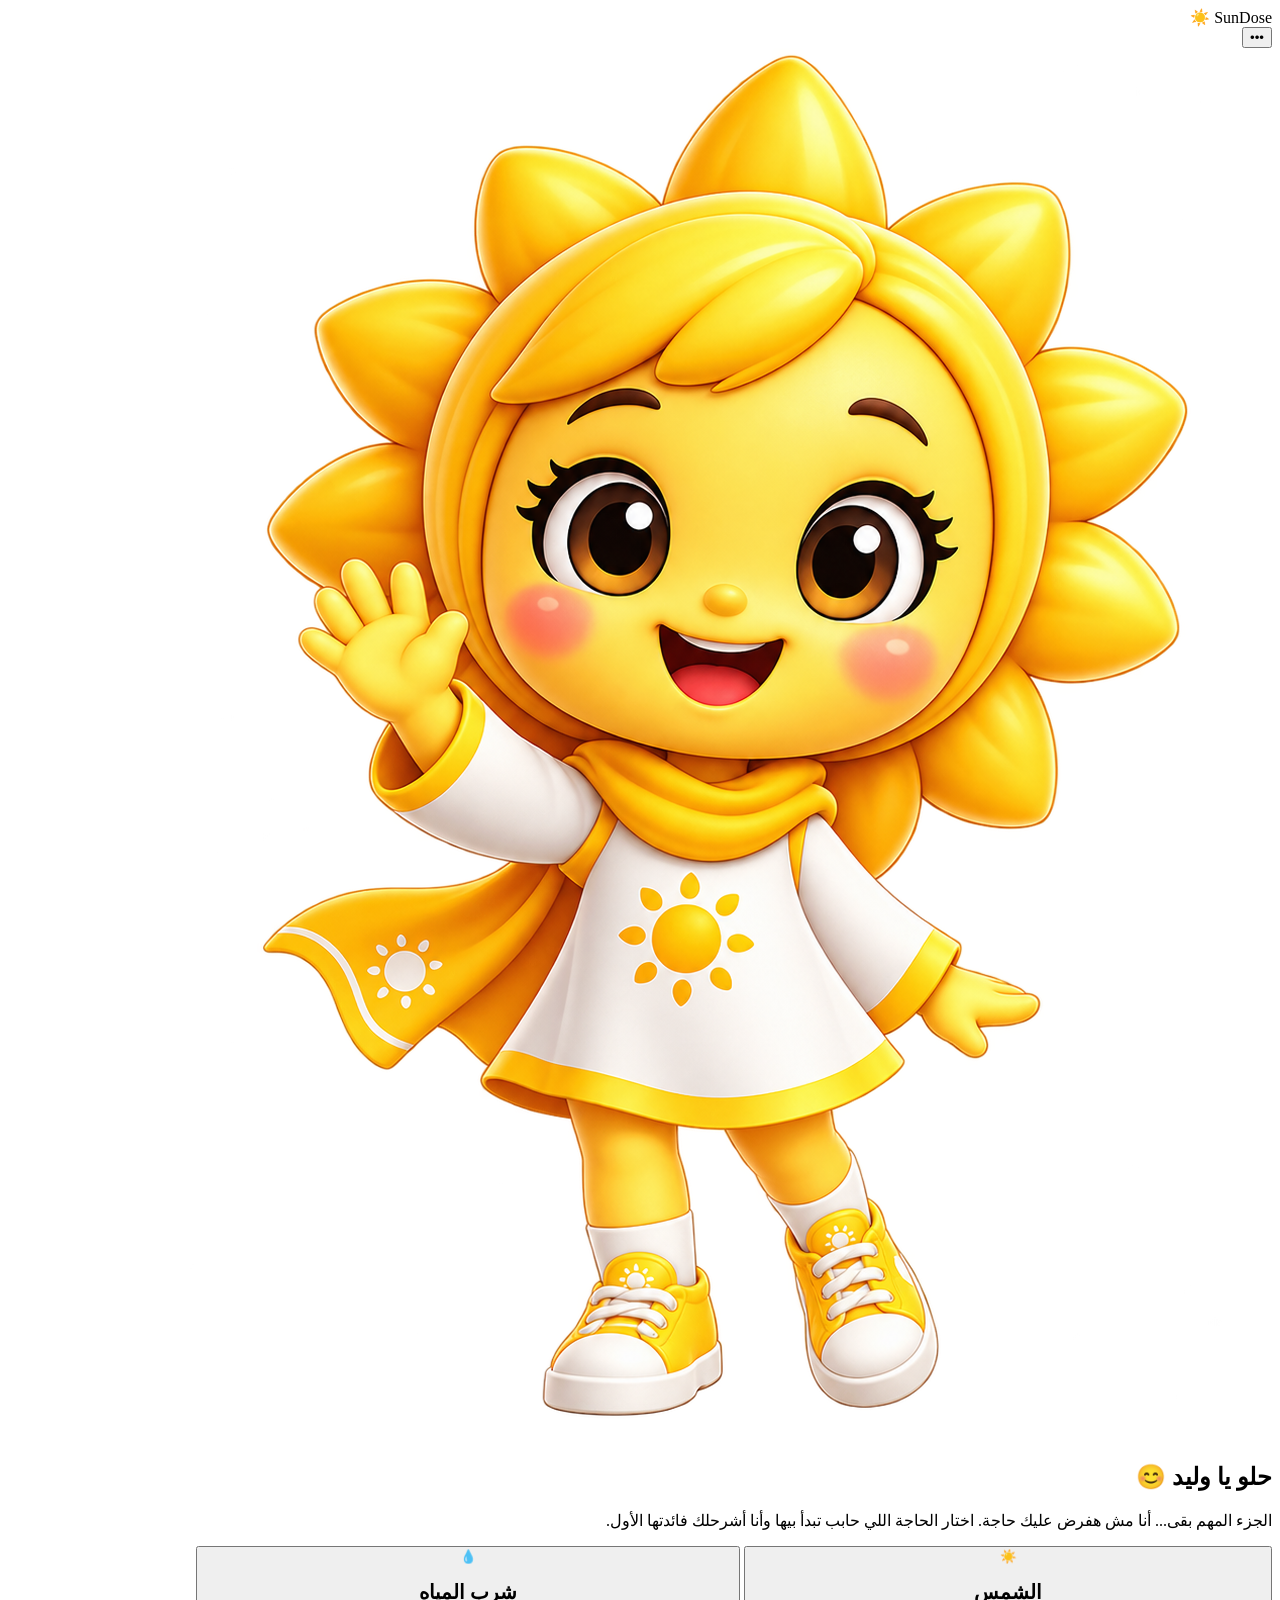
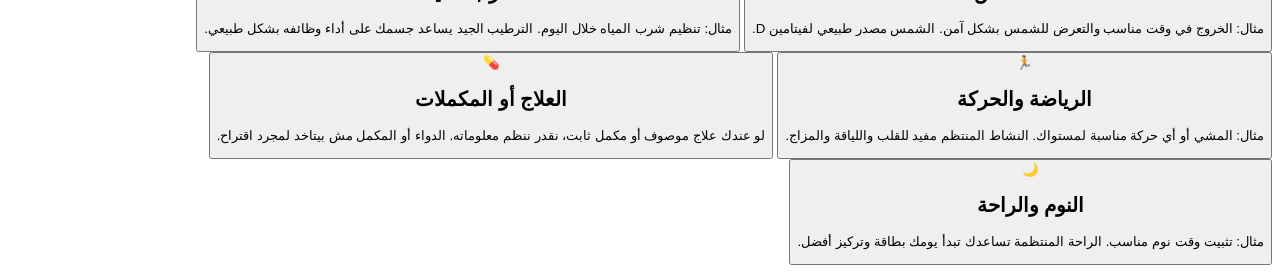
==== commit 7646aa05: "Update dose.html" ====
--- a/dose.html
+++ b/dose.html
@@ -1,38 +1,54 @@
 <!DOCTYPE html>
 <html lang="ar" dir="rtl">
+
 <head>
+
     <meta charset="UTF-8">
-    <meta name="viewport" content="width=device-width, initial-scale=1.0">
+
+    <meta
+        name="viewport"
+        content="width=device-width, initial-scale=1.0"
+    >
 
     <title>SunDose ☀️ — جرعتك اليومية</title>
 
     <link rel="stylesheet" href="dose.css">
+
 </head>
 
+
 <body>
 
     <main class="page">
+
 
         <!-- =========================
              TOP BAR
         ========================== -->
+
         <header class="topbar">
 
             <div class="brand">
                 SunDose ☀️
             </div>
 
-            <button class="menu-btn" type="button">
+            <button
+                class="menu-btn"
+                type="button"
+            >
                 •••
             </button>
 
         </header>
 
 
+
         <!-- =========================
-             SANA INTRO
+             HERO
         ========================== -->
+
         <section class="hero">
+
 
             <div class="sana-wrap">
 
@@ -45,34 +61,36 @@
             </div>
 
 
+
             <div class="speech">
 
-                <div class="sana-name">
-                    💛 سنا
-                </div>
-
                 <h1 id="greeting">
-                    حلو! نبدأ من هنا 😊
+                    حلو يا وليد 😊
                 </h1>
 
                 <p>
-                    الجزء المهم... أنا مش هفرض عليك حاجة.
-                    اختار الحاجة اللي حابب تبدأ بيها،
+                    الجزء المهم بقى...
+                    أنا مش هفرض عليك حاجة.
+                    اختار الحاجة اللي حابب تبدأ بيها
                     وأنا أشرحلك فائدتها الأول.
                 </p>
 
             </div>
 
+
         </section>
+
 
 
         <!-- =========================
              CHOICES
         ========================== -->
+
         <section class="choices">
 
 
             <!-- الشمس -->
+
             <button
                 class="choice-card"
                 data-type="sun"
@@ -90,14 +108,17 @@
                 </div>
 
                 <p>
-                    مثال: الخروج في وقت مناسب والتعرّض للشمس
-                    بشكل آمن. الشمس مصدر طبيعي لفيتامين D.
+                    مثال: الخروج في وقت مناسب
+                    والتعرض للشمس بشكل آمن.
+                    الشمس مصدر طبيعي لفيتامين D.
                 </p>
 
             </button>
 
 
+
             <!-- المياه -->
+
             <button
                 class="choice-card"
                 data-type="water"
@@ -116,14 +137,16 @@
 
                 <p>
                     مثال: تنظيم شرب المياه خلال اليوم.
-                    الترطيب الجيد يساعد جسمك على أداء
-                    وظائفه بشكل طبيعي.
+                    الترطيب الجيد يساعد جسمك
+                    على أداء وظائفه بشكل طبيعي.
                 </p>
 
             </button>
 
 
+
             <!-- الرياضة -->
+
             <button
                 class="choice-card"
                 data-type="activity"
@@ -141,14 +164,18 @@
                 </div>
 
                 <p>
-                    مثال: المشي أو أي حركة مناسبة لمستواك.
-                    النشاط المنتظم مفيد للقلب واللياقة والمزاج.
+                    مثال: المشي أو أي حركة مناسبة
+                    لمستواك.
+                    النشاط المنتظم مفيد للقلب
+                    واللياقة والمزاج.
                 </p>
 
             </button>
 
 
+
             <!-- العلاج -->
+
             <button
                 class="choice-card"
                 data-type="treatment"
@@ -166,15 +193,19 @@
                 </div>
 
                 <p>
-                    لو عندك علاج موصوف أو مكمل ثابت،
+                    لو عندك علاج موصوف
+                    أو مكمل ثابت،
                     نقدر ننظم معلوماته.
-                    الدواء أو المكمل مش بيتاخد لمجرد اقتراح.
+                    الدواء أو المكمل مش بيتاخد
+                    لمجرد اقتراح.
                 </p>
 
             </button>
 
 
+
             <!-- النوم -->
+
             <button
                 class="choice-card"
                 data-type="sleep"
@@ -193,25 +224,28 @@
 
                 <p>
                     مثال: تثبيت وقت نوم مناسب.
-                    الراحة المنتظمة تساعدك تبدأ يومك
-                    بطاقة وتركيز أفضل.
+                    الراحة المنتظمة تساعدك تبدأ
+                    يومك بطاقة وتركيز أفضل.
                 </p>
 
             </button>
 
 
         </section>
+
 
 
         <!-- =========================
              SANA RESPONSE PANEL
         ========================== -->
+
         <section
             class="sana-panel"
             id="sanaPanel"
             hidden
         >
 
+
             <div
                 class="panel-icon"
                 id="panelIcon"
@@ -220,25 +254,32 @@
             </div>
 
 
+
             <div class="panel-content">
+
 
                 <div
                     class="panel-title"
                     id="panelTitle"
-                ></div>
-
-
-                <p
-                    id="panelText"
-                ></p>
+                >
+                </div>
+
+
+
+                <p id="panelText">
+                </p>
+
 
 
                 <div
                     class="tip"
                     id="panelTip"
-                ></div>
+                >
+                </div>
+
 
             </div>
+
 
 
             <button
@@ -249,267 +290,379 @@
                 نبدأ الجرعة 💛
             </button>
 
+
         </section>
 
 
+
     </main>
 
 
-    <!-- =========================
-         JAVASCRIPT
-         ========================== -->
+
+    <!-- ==================================================
+         SUNDOSE — INLINE JAVASCRIPT
+         لا يعتمد على dose.js
+    =================================================== -->
 
     <script>
 
-        document.addEventListener("DOMContentLoaded", function () {
-
-            const cards =
-                document.querySelectorAll(".choice-card");
-
-            const panel =
-                document.getElementById("sanaPanel");
-
-            const panelIcon =
-                document.getElementById("panelIcon");
-
-            const panelTitle =
-                document.getElementById("panelTitle");
-
-            const panelText =
-                document.getElementById("panelText");
-
-            const panelTip =
-                document.getElementById("panelTip");
-
-            const startDose =
-                document.getElementById("startDose");
-
-
-            /*
-             * ردود سنا
-             */
-
-            const replies = {
-
-                sun: {
-
-                    icon: "☀️",
-
-                    title:
-                        "اختيار ممتاز يا وليد 💛",
-
-                    text:
-                        "حلو إنك اخترت الشمس 😊 خلينا نبدأ بهدوء ونشوف إزاي نخليها جزء مفيد وآمن من يومك، وبطريقة تناسبك أنت.",
-
-                    tip:
-                        "☀️ الحكمة: جسمك محتاج الشمس، لكن الأهم إننا نعرف إمتى وقد إيه."
-                },
-
-
-                water: {
-
-                    icon: "💧",
-
-                    title:
-                        "اختيار ممتاز 💙",
-
-                    text:
-                        "حلو! المياه بداية بسيطة جدًا، لكن تأثيرها مهم. خلينا نخلي شربك للمياه عادة سهلة ومستمرة خلال يومك.",
-
-                    tip:
-                        "💧 الحكمة: الحاجة الصغيرة لما تتكرر كل يوم بتعمل فرق كبير."
-                },
-
-
-                activity: {
-
-                    icon: "🏃",
-
-                    title:
-                        "اختيار ممتاز 💚",
-
-                    text:
-                        "حلو إنك اخترت الحركة. ومش لازم تبدأ بتمرين صعب، هنبدأ بحاجة تناسب مستواك وتقدر تكمل عليها.",
-
-                    tip:
-                        "🏃 الحكمة: مش لازم تبدأ بأقوى خطوة، المهم تبدأ بخطوة تقدر تكملها."
-                },
-
-
-                treatment: {
-
-                    icon: "💊",
-
-                    title:
-                        "تمام، خلينا نهتم بده ❤️",
-
-                    text:
-                        "لو عندك علاج أو مكمل، الأول نفهمه كويس وننظم معلوماته. ومش هنضيف أي دواء أو مكمل من نفسنا.",
-
-                    tip:
-                        "💊 الحكمة: صحتك تستاهل إنك تعرف إيه اللي بتاخده وليه."
-                },
-
-
-                sleep: {
-
-                    icon: "🌙",
-
-                    title:
-                        "اختيار جميل 💜",
-
-                    text:
-                        "النوم مش مجرد راحة، ده جزء مهم من يومك. هنحاول نخليه عادة أهدى وأسهل وتناسب روتينك.",
-
-                    tip:
-                        "🌙 الحكمة: الراحة مش تعطيل ليومك، الراحة هي اللي بتخليك تكمل."
-                }
-
-            };
-
-
-            /*
-             * عند الضغط على أي اختيار
-             */
-
-            cards.forEach(function (card) {
-
-                card.addEventListener("click", function () {
-
-                    const type =
-                        card.getAttribute("data-type");
-
-                    const reply =
-                        replies[type];
-
-                    if (!reply) {
-                        return;
+        document.addEventListener(
+            "DOMContentLoaded",
+            function () {
+
+
+                /* =========================
+                   العناصر
+                ========================== */
+
+                const cards =
+                    document.querySelectorAll(
+                        ".choice-card"
+                    );
+
+
+                const panel =
+                    document.getElementById(
+                        "sanaPanel"
+                    );
+
+
+                const panelIcon =
+                    document.getElementById(
+                        "panelIcon"
+                    );
+
+
+                const panelTitle =
+                    document.getElementById(
+                        "panelTitle"
+                    );
+
+
+                const panelText =
+                    document.getElementById(
+                        "panelText"
+                    );
+
+
+                const panelTip =
+                    document.getElementById(
+                        "panelTip"
+                    );
+
+
+                const startDose =
+                    document.getElementById(
+                        "startDose"
+                    );
+
+
+
+                /* =========================
+                   ردود سنا
+                ========================== */
+
+                const replies = {
+
+
+                    sun: {
+
+                        icon: "☀️",
+
+                        title:
+                            "اختيار ممتاز يا وليد 💛",
+
+                        text:
+                            "الشمس ممكن تكون بداية جميلة. هنخلي التعرض ليها بطريقة مناسبة وآمنة، وبخطوة بسيطة تقدر تستمر عليها.",
+
+                        tip:
+                            "💛 سنا: حلو! يلا نمشي فيها واحدة واحدة وبشكل يناسبك.",
+
+                        button:
+                            "ابدأ جرعة الشمس ☀️"
+
+                    },
+
+
+                    water: {
+
+                        icon: "💧",
+
+                        title:
+                            "اختيار ممتاز يا وليد 💧",
+
+                        text:
+                            "المياه عادة بسيطة ومهمة. هنبدأ بطريقة سهلة ونخلي شرب المياه جزء طبيعي من يومك.",
+
+                        tip:
+                            "💙 سنا: مش محتاج تعمل حاجة كبيرة... شوية شوية ونوصل.",
+
+                        button:
+                            "ابدأ جرعة المياه 💧"
+
+                    },
+
+
+                    activity: {
+
+                        icon: "🏃",
+
+                        title:
+                            "اختيار ممتاز يا وليد 🏃",
+
+                        text:
+                            "الحركة مش لازم تكون تمرين صعب. هنبدأ بمستوى مناسب ليك ونبني عليه واحدة واحدة.",
+
+                        tip:
+                            "💚 سنا: المهم تبدأ بحاجة تقدر تكمل عليها.",
+
+                        button:
+                            "ابدأ جرعة الحركة 🏃"
+
+                    },
+
+
+                    treatment: {
+
+                        icon: "💊",
+
+                        title:
+                            "تمام يا وليد 💊",
+
+                        text:
+                            "هننظم معلومات العلاج أو المكملات اللي عندك، من غير ما نقترح دواء أو مكمل من نفسنا.",
+
+                        tip:
+                            "❤️ سنا: صحتك أهم حاجة، فخلينا نمشي صح.",
+
+                        button:
+                            "ابدأ تنظيم العلاج 💊"
+
+                    },
+
+
+                    sleep: {
+
+                        icon: "🌙",
+
+                        title:
+                            "اختيار ممتاز يا وليد 🌙",
+
+                        text:
+                            "النوم والراحة جزء مهم من يومك. هنبدأ بتنظيم بسيط تقدر تلتزم بيه.",
+
+                        tip:
+                            "💜 سنا: الراحة مش أقل أهمية من الحركة.",
+
+                        button:
+                            "ابدأ جرعة النوم 🌙"
+
                     }
 
-
-                    /*
-                     * إظهار رد سنا
-                     */
-
-                    panel.hidden = false;
-
-
-                    panelIcon.textContent =
-                        reply.icon;
-
-
-                    panelTitle.textContent =
-                        reply.title;
-
-
-                    panelText.textContent =
-                        reply.text;
-
-
-                    panelTip.textContent =
-                        reply.tip;
-
-
-                    /*
-                     * تحديد الاختيار
-                     */
-
-                    cards.forEach(function (item) {
-
-                        item.classList.remove("selected");
-
-                    });
-
-
-                    card.classList.add("selected");
-
-
-                    /*
-                     * تخزين نوع الجرعة
-                     */
-
-                    startDose.dataset.type =
-                        type;
-
-
-                    /*
-                     * ننزل عند رد سنا
-                     */
-
-                    setTimeout(function () {
-
-                        panel.scrollIntoView({
-
-                            behavior: "smooth",
-
-                            block: "center"
-
-                        });
-
-                    }, 100);
-
-                });
-
-            });
-
-
-            /*
-             * زر بدء الجرعة
-             */
-
-            startDose.addEventListener("click", function () {
-
-                const type =
-                    startDose.dataset.type;
-
-
-                if (!type) {
-                    return;
-                }
-
-
-                const nextPages = {
-
-                    sun: "sun-dose.html",
-
-                    water: "water-dose.html",
-
-                    activity: "activity-dose.html",
-
-                    treatment: "treatment-dose.html",
-
-                    sleep: "sleep-dose.html"
-
                 };
 
 
-                const nextPage =
-                    nextPages[type];
-
-
-                if (!nextPage) {
-                    return;
-                }
-
-
-                startDose.disabled = true;
-
-                startDose.textContent =
-                    "ثواني يا صديقي ☀️";
-
-
-                setTimeout(function () {
-
-                    window.location.href =
-                        nextPage;
-
-                }, 450);
-
-            });
-
-        });
+
+                /* =========================
+                   عند اختيار أي عادة
+                ========================== */
+
+                cards.forEach(
+                    function (card) {
+
+
+                        card.addEventListener(
+                            "click",
+                            function () {
+
+
+                                const type =
+                                    card.getAttribute(
+                                        "data-type"
+                                    );
+
+
+                                const reply =
+                                    replies[type];
+
+
+                                if (!reply) {
+
+                                    return;
+
+                                }
+
+
+
+                                /* إظهار لوحة سنا */
+
+                                panel.hidden = false;
+
+
+
+                                /* تغيير المحتوى */
+
+                                panelIcon.textContent =
+                                    reply.icon;
+
+
+                                panelTitle.textContent =
+                                    reply.title;
+
+
+                                panelText.textContent =
+                                    reply.text;
+
+
+                                panelTip.textContent =
+                                    reply.tip;
+
+
+                                startDose.textContent =
+                                    reply.button;
+
+
+
+                                /* حفظ الاختيار */
+
+                                startDose.setAttribute(
+                                    "data-type",
+                                    type
+                                );
+
+
+
+                                /* تمييز الكارت */
+
+                                cards.forEach(
+                                    function (item) {
+
+                                        item.classList.remove(
+                                            "selected"
+                                        );
+
+                                    }
+                                );
+
+
+                                card.classList.add(
+                                    "selected"
+                                );
+
+
+
+                                /* النزول للرد */
+
+                                setTimeout(
+                                    function () {
+
+                                        panel.scrollIntoView(
+                                            {
+                                                behavior:
+                                                    "smooth",
+
+                                                block:
+                                                    "center"
+                                            }
+                                        );
+
+                                    },
+                                    100
+                                );
+
+                            }
+                        );
+
+                    }
+                );
+
+
+
+                /* =========================
+                   زر بدء الجرعة
+                ========================== */
+
+                startDose.addEventListener(
+                    "click",
+                    function () {
+
+
+                        const type =
+                            startDose.getAttribute(
+                                "data-type"
+                            );
+
+
+                        if (!type) {
+
+                            return;
+
+                        }
+
+
+
+                        const pages = {
+
+                            sun:
+                                "sun-dose.html",
+
+                            water:
+                                "water-dose.html",
+
+                            activity:
+                                "activity-dose.html",
+
+                            treatment:
+                                "treatment-dose.html",
+
+                            sleep:
+                                "sleep-dose.html"
+
+                        };
+
+
+                        const nextPage =
+                            pages[type];
+
+
+                        if (!nextPage) {
+
+                            return;
+
+                        }
+
+
+
+                        startDose.disabled =
+                            true;
+
+
+                        startDose.textContent =
+                            "ثواني يا وليد ☀️";
+
+
+
+                        setTimeout(
+                            function () {
+
+                                window.location.href =
+                                    nextPage;
+
+                            },
+                            300
+                        );
+
+
+                    }
+                );
+
+
+            }
+        );
 
     </script>
 
+
 </body>
+
 </html>
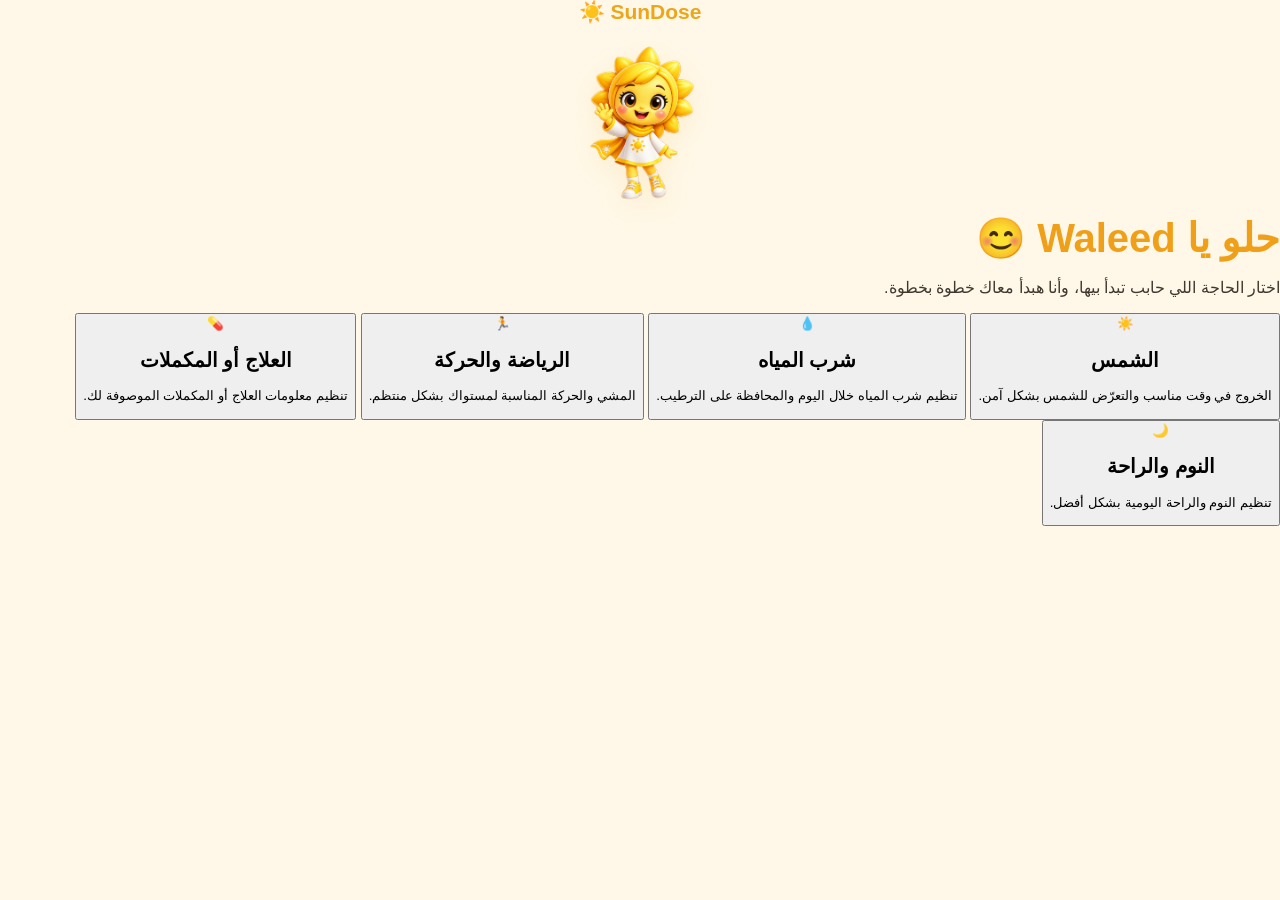
==== commit b04495b5: "Update dose.html" ====
--- a/dose.html
+++ b/dose.html
@@ -1,668 +1,274 @@
 <!DOCTYPE html>
 <html lang="ar" dir="rtl">
-
 <head>
-
     <meta charset="UTF-8">
-
-    <meta
-        name="viewport"
-        content="width=device-width, initial-scale=1.0"
-    >
-
-    <title>SunDose ☀️ — جرعتك اليومية</title>
-
-    <link rel="stylesheet" href="dose.css">
-
+    <meta name="viewport" content="width=device-width, initial-scale=1.0">
+
+    <title>SunDose ☀️</title>
+
+    <link rel="stylesheet" href="style.css">
 </head>
 
-
 <body>
 
     <main class="page">
 
-
-        <!-- =========================
-             TOP BAR
-        ========================== -->
-
         <header class="topbar">
-
             <div class="brand">
                 SunDose ☀️
             </div>
-
-            <button
-                class="menu-btn"
-                type="button"
-            >
-                •••
-            </button>
-
         </header>
 
 
-
-        <!-- =========================
-             HERO
-        ========================== -->
-
+        <!-- سنا -->
         <section class="hero">
 
-
             <div class="sana-wrap">
-
                 <img
                     src="assets/sana.png"
                     alt="سنا"
                     class="sana"
                 >
-
-            </div>
-
-
+            </div>
 
             <div class="speech">
 
-                <h1 id="greeting">
-                    حلو يا وليد 😊
+                <h1>
+                    حلو يا Waleed 😊
                 </h1>
 
                 <p>
-                    الجزء المهم بقى...
-                    أنا مش هفرض عليك حاجة.
-                    اختار الحاجة اللي حابب تبدأ بيها
-                    وأنا أشرحلك فائدتها الأول.
-                </p>
-
-            </div>
-
+                    اختار الحاجة اللي حابب تبدأ بيها،
+                    وأنا هبدأ معاك خطوة بخطوة.
+                </p>
+
+            </div>
 
         </section>
 
 
-
-        <!-- =========================
-             CHOICES
-        ========================== -->
-
+        <!-- الاختيارات -->
         <section class="choices">
 
-
-            <!-- الشمس -->
-
-            <button
-                class="choice-card"
-                data-type="sun"
-                type="button"
-            >
-
-                <div class="choice-head">
-
+            <button
+                class="choice-card"
+                type="button"
+                onclick="chooseSun()"
+            >
+
+                <div class="choice-head">
                     <span>☀️</span>
 
                     <h2>
                         الشمس
                     </h2>
-
-                </div>
-
-                <p>
-                    مثال: الخروج في وقت مناسب
-                    والتعرض للشمس بشكل آمن.
-                    الشمس مصدر طبيعي لفيتامين D.
-                </p>
-
-            </button>
-
-
-
-            <!-- المياه -->
-
-            <button
-                class="choice-card"
-                data-type="water"
-                type="button"
-            >
-
-                <div class="choice-head">
-
+                </div>
+
+                <p>
+                    الخروج في وقت مناسب والتعرّض للشمس
+                    بشكل آمن.
+                </p>
+
+            </button>
+
+
+            <button
+                class="choice-card"
+                type="button"
+                onclick="comingSoon('💧 شرب المياه')"
+            >
+
+                <div class="choice-head">
                     <span>💧</span>
 
                     <h2>
                         شرب المياه
                     </h2>
-
-                </div>
-
-                <p>
-                    مثال: تنظيم شرب المياه خلال اليوم.
-                    الترطيب الجيد يساعد جسمك
-                    على أداء وظائفه بشكل طبيعي.
-                </p>
-
-            </button>
-
-
-
-            <!-- الرياضة -->
-
-            <button
-                class="choice-card"
-                data-type="activity"
-                type="button"
-            >
-
-                <div class="choice-head">
-
+                </div>
+
+                <p>
+                    تنظيم شرب المياه خلال اليوم
+                    والمحافظة على الترطيب.
+                </p>
+
+            </button>
+
+
+            <button
+                class="choice-card"
+                type="button"
+                onclick="comingSoon('🏃 الرياضة والحركة')"
+            >
+
+                <div class="choice-head">
                     <span>🏃</span>
 
                     <h2>
                         الرياضة والحركة
                     </h2>
-
-                </div>
-
-                <p>
-                    مثال: المشي أو أي حركة مناسبة
-                    لمستواك.
-                    النشاط المنتظم مفيد للقلب
-                    واللياقة والمزاج.
-                </p>
-
-            </button>
-
-
-
-            <!-- العلاج -->
-
-            <button
-                class="choice-card"
-                data-type="treatment"
-                type="button"
-            >
-
-                <div class="choice-head">
-
+                </div>
+
+                <p>
+                    المشي والحركة المناسبة لمستواك
+                    بشكل منتظم.
+                </p>
+
+            </button>
+
+
+            <button
+                class="choice-card"
+                type="button"
+                onclick="comingSoon('💊 العلاج أو المكملات')"
+            >
+
+                <div class="choice-head">
                     <span>💊</span>
 
                     <h2>
                         العلاج أو المكملات
                     </h2>
-
-                </div>
-
-                <p>
-                    لو عندك علاج موصوف
-                    أو مكمل ثابت،
-                    نقدر ننظم معلوماته.
-                    الدواء أو المكمل مش بيتاخد
-                    لمجرد اقتراح.
-                </p>
-
-            </button>
-
-
-
-            <!-- النوم -->
-
-            <button
-                class="choice-card"
-                data-type="sleep"
-                type="button"
-            >
-
-                <div class="choice-head">
-
+                </div>
+
+                <p>
+                    تنظيم معلومات العلاج أو المكملات
+                    الموصوفة لك.
+                </p>
+
+            </button>
+
+
+            <button
+                class="choice-card"
+                type="button"
+                onclick="comingSoon('🌙 النوم والراحة')"
+            >
+
+                <div class="choice-head">
                     <span>🌙</span>
 
                     <h2>
                         النوم والراحة
                     </h2>
-
-                </div>
-
-                <p>
-                    مثال: تثبيت وقت نوم مناسب.
-                    الراحة المنتظمة تساعدك تبدأ
-                    يومك بطاقة وتركيز أفضل.
-                </p>
-
-            </button>
-
+                </div>
+
+                <p>
+                    تنظيم النوم والراحة اليومية
+                    بشكل أفضل.
+                </p>
+
+            </button>
 
         </section>
 
 
-
-        <!-- =========================
-             SANA RESPONSE PANEL
-        ========================== -->
-
+        <!-- نتيجة الاختيار -->
         <section
-            class="sana-panel"
-            id="sanaPanel"
-            hidden
+            id="result"
+            style="
+                display:none;
+                margin:25px 0;
+                padding:25px;
+                background:white;
+                border-radius:25px;
+                text-align:center;
+                box-shadow:0 10px 30px rgba(0,0,0,.08);
+            "
         >
 
-
             <div
-                class="panel-icon"
-                id="panelIcon"
+                id="resultIcon"
+                style="font-size:50px;"
             >
                 ☀️
             </div>
 
-
-
-            <div class="panel-content">
-
-
-                <div
-                    class="panel-title"
-                    id="panelTitle"
-                >
-                </div>
-
-
-
-                <p id="panelText">
-                </p>
-
-
-
-                <div
-                    class="tip"
-                    id="panelTip"
-                >
-                </div>
-
-
-            </div>
-
-
-
-            <button
-                class="start-dose"
-                id="startDose"
-                type="button"
-            >
-                نبدأ الجرعة 💛
-            </button>
-
+            <h2 id="resultTitle">
+                ممتاز!
+            </h2>
+
+            <p id="resultText">
+                اخترت الشمس.
+            </p>
+
+            <button
+                type="button"
+                onclick="goToSunDose()"
+                style="
+                    border:0;
+                    padding:14px 25px;
+                    border-radius:15px;
+                    background:#f5b51b;
+                    color:white;
+                    font-size:17px;
+                    font-weight:bold;
+                    cursor:pointer;
+                "
+            >
+                ندخل على جرعة الشمس ☀️
+            </button>
 
         </section>
 
-
-
     </main>
 
 
-
-    <!-- ==================================================
-         SUNDOSE — INLINE JAVASCRIPT
-         لا يعتمد على dose.js
-    =================================================== -->
-
     <script>
 
-        document.addEventListener(
-            "DOMContentLoaded",
-            function () {
-
-
-                /* =========================
-                   العناصر
-                ========================== */
-
-                const cards =
-                    document.querySelectorAll(
-                        ".choice-card"
-                    );
-
-
-                const panel =
-                    document.getElementById(
-                        "sanaPanel"
-                    );
-
-
-                const panelIcon =
-                    document.getElementById(
-                        "panelIcon"
-                    );
-
-
-                const panelTitle =
-                    document.getElementById(
-                        "panelTitle"
-                    );
-
-
-                const panelText =
-                    document.getElementById(
-                        "panelText"
-                    );
-
-
-                const panelTip =
-                    document.getElementById(
-                        "panelTip"
-                    );
-
-
-                const startDose =
-                    document.getElementById(
-                        "startDose"
-                    );
-
-
-
-                /* =========================
-                   ردود سنا
-                ========================== */
-
-                const replies = {
-
-
-                    sun: {
-
-                        icon: "☀️",
-
-                        title:
-                            "اختيار ممتاز يا وليد 💛",
-
-                        text:
-                            "الشمس ممكن تكون بداية جميلة. هنخلي التعرض ليها بطريقة مناسبة وآمنة، وبخطوة بسيطة تقدر تستمر عليها.",
-
-                        tip:
-                            "💛 سنا: حلو! يلا نمشي فيها واحدة واحدة وبشكل يناسبك.",
-
-                        button:
-                            "ابدأ جرعة الشمس ☀️"
-
-                    },
-
-
-                    water: {
-
-                        icon: "💧",
-
-                        title:
-                            "اختيار ممتاز يا وليد 💧",
-
-                        text:
-                            "المياه عادة بسيطة ومهمة. هنبدأ بطريقة سهلة ونخلي شرب المياه جزء طبيعي من يومك.",
-
-                        tip:
-                            "💙 سنا: مش محتاج تعمل حاجة كبيرة... شوية شوية ونوصل.",
-
-                        button:
-                            "ابدأ جرعة المياه 💧"
-
-                    },
-
-
-                    activity: {
-
-                        icon: "🏃",
-
-                        title:
-                            "اختيار ممتاز يا وليد 🏃",
-
-                        text:
-                            "الحركة مش لازم تكون تمرين صعب. هنبدأ بمستوى مناسب ليك ونبني عليه واحدة واحدة.",
-
-                        tip:
-                            "💚 سنا: المهم تبدأ بحاجة تقدر تكمل عليها.",
-
-                        button:
-                            "ابدأ جرعة الحركة 🏃"
-
-                    },
-
-
-                    treatment: {
-
-                        icon: "💊",
-
-                        title:
-                            "تمام يا وليد 💊",
-
-                        text:
-                            "هننظم معلومات العلاج أو المكملات اللي عندك، من غير ما نقترح دواء أو مكمل من نفسنا.",
-
-                        tip:
-                            "❤️ سنا: صحتك أهم حاجة، فخلينا نمشي صح.",
-
-                        button:
-                            "ابدأ تنظيم العلاج 💊"
-
-                    },
-
-
-                    sleep: {
-
-                        icon: "🌙",
-
-                        title:
-                            "اختيار ممتاز يا وليد 🌙",
-
-                        text:
-                            "النوم والراحة جزء مهم من يومك. هنبدأ بتنظيم بسيط تقدر تلتزم بيه.",
-
-                        tip:
-                            "💜 سنا: الراحة مش أقل أهمية من الحركة.",
-
-                        button:
-                            "ابدأ جرعة النوم 🌙"
-
-                    }
-
-                };
-
-
-
-                /* =========================
-                   عند اختيار أي عادة
-                ========================== */
-
-                cards.forEach(
-                    function (card) {
-
-
-                        card.addEventListener(
-                            "click",
-                            function () {
-
-
-                                const type =
-                                    card.getAttribute(
-                                        "data-type"
-                                    );
-
-
-                                const reply =
-                                    replies[type];
-
-
-                                if (!reply) {
-
-                                    return;
-
-                                }
-
-
-
-                                /* إظهار لوحة سنا */
-
-                                panel.hidden = false;
-
-
-
-                                /* تغيير المحتوى */
-
-                                panelIcon.textContent =
-                                    reply.icon;
-
-
-                                panelTitle.textContent =
-                                    reply.title;
-
-
-                                panelText.textContent =
-                                    reply.text;
-
-
-                                panelTip.textContent =
-                                    reply.tip;
-
-
-                                startDose.textContent =
-                                    reply.button;
-
-
-
-                                /* حفظ الاختيار */
-
-                                startDose.setAttribute(
-                                    "data-type",
-                                    type
-                                );
-
-
-
-                                /* تمييز الكارت */
-
-                                cards.forEach(
-                                    function (item) {
-
-                                        item.classList.remove(
-                                            "selected"
-                                        );
-
-                                    }
-                                );
-
-
-                                card.classList.add(
-                                    "selected"
-                                );
-
-
-
-                                /* النزول للرد */
-
-                                setTimeout(
-                                    function () {
-
-                                        panel.scrollIntoView(
-                                            {
-                                                behavior:
-                                                    "smooth",
-
-                                                block:
-                                                    "center"
-                                            }
-                                        );
-
-                                    },
-                                    100
-                                );
-
-                            }
-                        );
-
-                    }
-                );
-
-
-
-                /* =========================
-                   زر بدء الجرعة
-                ========================== */
-
-                startDose.addEventListener(
-                    "click",
-                    function () {
-
-
-                        const type =
-                            startDose.getAttribute(
-                                "data-type"
-                            );
-
-
-                        if (!type) {
-
-                            return;
-
-                        }
-
-
-
-                        const pages = {
-
-                            sun:
-                                "sun-dose.html",
-
-                            water:
-                                "water-dose.html",
-
-                            activity:
-                                "activity-dose.html",
-
-                            treatment:
-                                "treatment-dose.html",
-
-                            sleep:
-                                "sleep-dose.html"
-
-                        };
-
-
-                        const nextPage =
-                            pages[type];
-
-
-                        if (!nextPage) {
-
-                            return;
-
-                        }
-
-
-
-                        startDose.disabled =
-                            true;
-
-
-                        startDose.textContent =
-                            "ثواني يا وليد ☀️";
-
-
-
-                        setTimeout(
-                            function () {
-
-                                window.location.href =
-                                    nextPage;
-
-                            },
-                            300
-                        );
-
-
-                    }
-                );
-
-
-            }
-        );
+        function chooseSun() {
+
+            const result =
+                document.getElementById("result");
+
+            const resultTitle =
+                document.getElementById("resultTitle");
+
+            const resultText =
+                document.getElementById("resultText");
+
+            const resultIcon =
+                document.getElementById("resultIcon");
+
+
+            resultIcon.textContent = "☀️";
+
+            resultTitle.textContent =
+                "اختيار ممتاز يا Waleed 😊";
+
+            resultText.textContent =
+                "الشمس اختيار جميل. سنا جاهزة تمشي معاك خطوة بخطوة في جرعتك اليومية.";
+
+
+            result.style.display = "block";
+
+
+            result.scrollIntoView({
+                behavior: "smooth",
+                block: "center"
+            });
+
+        }
+
+
+        function comingSoon(name) {
+
+            alert(
+                "اختيارك: " +
+                name +
+                "\n\nهنضيف الجرعة دي بعد ما نخلص الشمس ❤️"
+            );
+
+        }
+
+
+        function goToSunDose() {
+
+            window.location.href =
+                "sun-dose.html";
+
+        }
 
     </script>
 
-
 </body>
-
 </html>
--- a/style.css
+++ b/style.css
@@ -0,0 +1,37 @@
+*{box-sizing:border-box}
+html,body{margin:0;min-height:100%;font-family:Arial,"Cairo",sans-serif}
+body{background:#fff8e8;color:#3f382f}
+.screen{width:min(100%,520px);min-height:100vh;margin:auto;padding:22px 18px 32px}
+.brand{text-align:center;color:#eda51a;font-size:21px;font-weight:800;margin-bottom:22px}
+.home{display:flex;flex-direction:column}
+.home-content{flex:1;display:flex;flex-direction:column;align-items:center;justify-content:center;text-align:center}
+.sun-logo{width:155px;height:155px;border-radius:50%;display:grid;place-items:center;font-size:82px;background:#ffd34b;box-shadow:0 12px 30px #f3c04b55;margin-bottom:24px}
+h1{margin:0;color:#f0a018;font-size:40px}
+.home-content p{font-size:18px;line-height:1.9;color:#74695d;margin:16px 0 30px}
+.primary-btn{display:block;width:100%;border:0;border-radius:18px;padding:16px 18px;background:linear-gradient(135deg,#ffc331,#f5a415);color:#fff;text-decoration:none;text-align:center;font-size:18px;font-weight:800;box-shadow:0 9px 22px #f3a81735;cursor:pointer}
+.progress{height:6px;background:#eee3cd;border-radius:99px;overflow:hidden;margin:4px 0 24px}
+.progress span{display:block;height:100%;width:20%;background:#ffb522;border-radius:99px;transition:.3s}
+.chat-card,.habits-page{display:flex;flex-direction:column;align-items:center}
+.sana{display:block;width:155px;height:155px;object-fit:contain;margin:8px auto 14px;filter:drop-shadow(0 8px 12px #e9a91f22)}
+.sana.small{width:120px;height:120px}
+.sana-message{width:100%;background:#fff;border-radius:22px;padding:17px 16px;text-align:center;font-size:17px;line-height:1.9;box-shadow:0 7px 24px #604a2010}
+.sana-message small{display:block;color:#958979;font-size:13px;margin-top:5px}
+#form-area{width:100%;margin-top:16px}
+input,select{width:100%;border:1.5px solid #eadfc9;background:#fff;border-radius:16px;padding:14px;font:inherit;font-size:16px;outline:none}
+input:focus,select:focus{border-color:#f7b329}
+.actions{display:flex;gap:9px;margin-top:10px}
+.actions button{border:0;border-radius:16px;padding:13px 16px;font:inherit;font-weight:700;cursor:pointer}
+.next{flex:1;background:#ffb323;color:#fff}
+.back{width:85px;background:#fff;color:#877a69;border:1px solid #eadfc9!important}
+.gender-grid{display:grid;grid-template-columns:1fr 1fr;gap:10px;margin-top:16px}
+.gender-btn{border:1.5px solid #eadfc9;background:#fff;border-radius:17px;padding:16px;font:inherit;font-weight:700;cursor:pointer}
+.gender-btn.active{border-color:#ffb323;background:#fff8df}
+.habits-page{padding-top:12px}
+.habit-grid{width:100%;display:grid;grid-template-columns:1fr 1fr;gap:11px;margin-top:17px}
+.habit{border:1.5px solid #eadfc9;background:#fff;border-radius:18px;padding:15px 10px;text-align:center;cursor:pointer}
+.habit.active{border-color:#ffb323;background:#fff8df}
+.habit .icon{font-size:28px}
+.habit b{display:block;margin-top:5px}
+.habit p{font-size:11px;line-height:1.6;color:#887b6b;margin:5px 0 0}
+#continue{margin-top:16px}
+@media(max-width:360px){.screen{padding-left:14px;padding-right:14px}.sana{width:130px;height:130px}.sun-logo{width:135px;height:135px;font-size:72px}}
